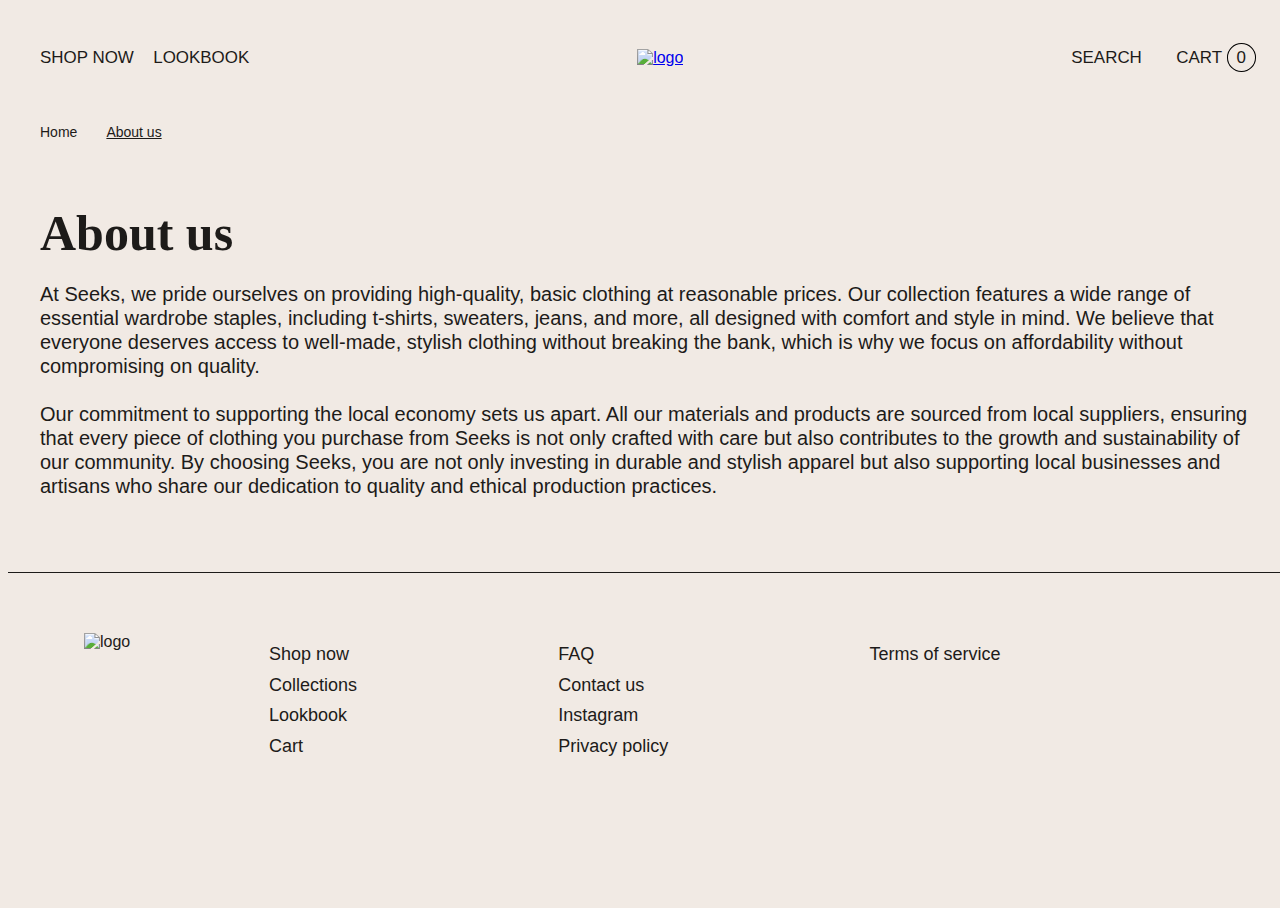
==== about.html @ e0f6a9d8 "Add files via upload" ====
<!DOCTYPE html>
<html lang="en">

<head>
    <meta charset="UTF-8">
    <meta http-equiv="X-UA-Compatible" content="IE=edge">
    <meta name="viewport" content="width=device-width, initial-scale=1">
    <title>Seeks – About</title>
    <link href='https://unpkg.com/boxicons@2.1.2/css/boxicons.min.css' rel='stylesheet'>
	
 <script>
          export function getProducts() {
    return fetch('products.json').then(response => response.json())
};
    </script>
	
	<script src="js/index.js"></script>
	<script src="js/burger.js"></script>
<script src="js/cart.js"></script>
<script src="js/catalog.js"></script>
<script src="js/getProducts.js"></script>
<script src="js/goods.js"></script>
<script src="js/mainProducts.js"></script>
<script src="js/order.js"></script>
<script src="js/product.js"></script>
<script src="js/search.js"></script>
<script src="js/subscribe.js"></script>
</head>
<style>
/* Breakpoints */
/* Colors */
/* Fonts */
@font-face {
  font-family: "Selna";
  src: url("../fonts/Selna/Selna Regular.ttf") format("truetype");
}

@font-face {
  font-family: "Helvetica";
  src: url("../fonts/Helvetica/helvetica_regular.otf") format("truetype");
}

/* Breakpoints */
/* Colors */
/* Fonts */
.header__inner {
  height: 100px;
  display: -webkit-box;
  display: -ms-flexbox;
  display: flex;
  -webkit-box-orient: horizontal;
  -webkit-box-direction: normal;
  -ms-flex-direction: row;
  flex-direction: row;
  -webkit-box-pack: justify;
  -ms-flex-pack: justify;
  justify-content: space-between;
  -webkit-box-align: center;
  -ms-flex-align: center;
  align-items: center;
}

.header__links_style {
  font-family: "Helvetica";
  text-decoration: none;
  font-weight: 400;
  font-size: 16.96px;
  line-height: 19.51px;
  color: black;
}

.header__links_style:hover {
  cursor: pointer;
}

.header__links .header__links_style:first-child {
  padding-right: 15px;
}

.header__opportunities .header__links_style:first-child {
  padding-right: 30px;
}

.header__opportunities .header__links_style:nth-child(2) {
  padding-right: 5px;
}

.header__links_circle {
  padding: 4px 9px;
  border: 1px solid red;
  border-radius: 50%;
}

.link {
  font-size: 20px;
  color: #1D1B19;
  text-decoration: none;
  padding: 3px;
  border-bottom: 1px solid #1D1B19;
}

.link:hover {
  cursor: pointer;
  border-bottom: none;
}

body {
  width: 100%;
  height: 100%;
  font-family: "Helvetica";
  color: #1D1B19;
  background-color: #F1EAE4;
}

html {
  height: 100%;
}

main {
  -webkit-box-flex: 1;
  -ms-flex: 1 0 auto;
  flex: 1 0 auto;
}

.container {
  width: 100%;
}

.container__row {
  width: 95%;
  margin: auto;
  min-height: 80px;
}

h1,
h2,
h3 {
  font-family: "Selna";
}

h1,
h2,
h3,
p {
  margin: 0;
}

img {
  max-width: 100%;
  height: auto;
}

h1 {
  font-size: 62px;
}

h2 {
  font-size: 50px;
}
.container__row_centered {
    margin: 0 auto;
    text-align: center;
}

.image {
    max-width: 100%;
}

.subscribe {
    margin-top: 203px;
    text-align: center;
}

.star {
    width: 48px;
    height: 48px;

    &_single {
        display: block;
        margin: 0 auto 39px auto;
    }

    &_double {
        margin: auto;
    }
}

// @media screen and (max-width:1400px) {
//     .star {
//         width: 38px;
//         height: 38px
//     }
// }

.sectionSubtitle {
    font-style: normal;
    font-weight: 400;
    line-height: 85px;
    text-transform: uppercase;
}

.subscribe__form {
    border-bottom: 1px solid $textColor;
    width: 55%;
    margin: 149px auto 0 auto;
    display: flex;
    justify-content: space-between;


    @media screen and (max-width: 1035px) {
        width: 70%;
    }

    @media screen and (max-width: 800px) {
        width: 85%;
    }
}

@mixin formTextStyle {
    font-family: $generalFont;
    font-style: normal;
    font-weight: 400;
    font-size: 22px;
    line-height: 25px;
    padding-bottom: 8px;
    text-transform: uppercase;
    background-color: transparent;
    border: none;
}

.subscribe__formField {
    @include formTextStyle;
    width: 70%;

    &:focus {
        outline: none;

        &::placeholder {
            color: rgba(0, 0, 0, 0.1);
        }
    }

    @media screen and (max-width: 1255px) {
        width: 60%;
    }

    @media screen and (max-width: 500px) {
        font-size: smaller;
    }

    @media screen and (max-width: 300px) {
        font-size: 12px;
    }
}

.subscribe__button {
    @include formTextStyle;

    &:hover {
        cursor: pointer;
        transform: scale(1.1);
    }

    @media screen and (max-width: 500px) {
        font-size: small;
    }

    @media screen and (max-width: 300px) {
        font-size: 12px;
    }
}

.arrow {
    width: 27px;
}

.subscribe__message {
    text-align: center;
    margin-top: 20px;
    margin-bottom: 149px;
    font-size: large;
}
.header__search {
  display: none;
  position: absolute;
  top: 13%;
  right: 22%;
}

.header__searchInput {
  width: 60px;
  height: 30px;
  padding: 0 35px 0 20px;
  border-radius: 20px;
  border: 1px solid rgb(204, 198, 198);
  background-color: #f1eae4;
  color: #1d1b19;
}

.header__searchInput:focus {
  border-color: rgb(204, 198, 198);
  outline: 0;
  width: 200px;
  transition: width 0.2s ease-in 0.2s;
}

.header__searchBtnWrap {
  position: absolute;
  right: 0;
}

.header__searchBtn {
  cursor: pointer;
  margin-top: 4px;
  margin-right: 2px;
  z-index: 3;
  height: 26px;
  width: 30px;
  border: 0;
  margin-bottom: 0;
  color: #ccc;
  background: transparent;
}

.header__searchBtn .bx {
  font-size: 16px;
}

.show {
  display: block;
}

.pageContent__search {
  width: 100%;
  margin-top: 48px;
  margin-bottom: 0px;
}

#searchContainer {
  width: 100%;
  display: flex;
  flex-direction: row;
  flex-wrap: wrap;
}

#searchContainer .catalog__item {
  width: 45%;
  padding: 20px;
}

#SearchOnRequest {
  margin-left: 10px;
}

.catalog__hide {
  display: none;
}

@media screen and (min-width: 960px) and (max-width: 1026px) {
  .header__search {
    display: none;
    position: absolute;
    top: 15.5%;
    right: 22%;
  }

  .show {
    display: block;
  }
}

@media screen and (max-width: $tablet) {
  .header__search {
    display: none;
    position: absolute;
    top: 10%;
    right: 8.5%;
  }

  .show {
    display: block;
  }
}

@media screen and (max-width: 564px) {
  .header__searchInput {
    width: 42px;
  }
  .header__searchInput:focus {
    width: 70px;
  }
}
.product {
    margin-bottom: 100px;
}

.product__inner {
    display: grid;
    grid-template-columns: 1fr 1fr;
    row-gap: 20px;
    column-gap: 20px;
}

.product__img {
    width: 100%;
}

.product__nameWrapper {
    font-size: 30px;
}

.product__priceWrapper {
    margin-top: 15px;
    font-size: 22px;
    font-weight: bold;
}

.product__span {
    margin-right: 10px;
    font-size: 18px;
    font-weight: 600;
}

.product__size {
    display: flex;
    align-items: center;
    margin-top: 40px;
    font-size: 18px;
}

.product__oneSize {
    font-size: 16px;
}

.product__buttons {
    display: flex;
    gap: 15px;
    margin-top: 20px;
}

.product__button {
    display: inline-block;
    box-sizing: border-box;
    font-size: 1.1rem;
    line-height: 1.55;
    letter-spacing: 0.5px;
    text-decoration: none;
    text-align: center;
    padding: 1.1rem 3.4rem 1.1rem 3.4rem;
    border: none;
    background-color: $mainBgColor;

    &:hover {
        cursor: pointer;
        color: $bgColor;
        background-color: $textColor;
        transition: background-color 0.4s ease;
    }
}

.product__descriptionWrapper {
    margin-top: 50px;
}

.product__description {
    margin-top: 10px;
    font-weight: lighter;
    line-height: 1.5;
    font-size: 16px;
}

.product__select {
    font-size: 15px;
    outline: none;

    &:hover {
        cursor: pointer;
    }
}

.product__selectWrapper {
    display: flex;
    align-items: center;
    justify-content: space-between;
    position: relative;
    width: 65px;
    border: 1px solid #050502;

    &:hover {
        cursor: pointer;
    }
}

.product__selectWrapper_hidden {
    display: none;
}

.product__selectWrapper select {
    width: 60px;
    height: 28px;
    padding: 0 15px 0 7px;
    background: transparent;
    border: 0;
    appearance: none;
}

.product__selectArrow {
    width: 12px;
    position: absolute;
    right: 9px;
    pointer-events: none;
}

@media screen and (max-width: 1100px) {
    .product__buttons {
        flex-direction: column;
        align-self: flex-start;
    }
}

@media screen and (max-width: $tablet) {
    .product__nameWrapper {
        font-size: 25px;
    }

    .product__priceWrapper {
        font-size: 20px;
    }

    .product__span {
        font-size: 16px;
    }

    .product__description {
        font-size: 15px;
    }
}

@media screen and (max-width: $mobile) {
    .product__inner {
        grid-template-columns: 1fr;
    }

    .product__buttons {
        margin-top: 35px;
    }
}
.ourFavorites__header {
    display: flex;
    justify-content: space-between;
    align-items: center;
    margin-top: 140px;
    margin-bottom: 50px;
}

.ourFavorites__title {
    font-weight: 400;
}

.ourFavorites__line1 {
    display: flex;
    justify-content: space-between;
    margin-bottom: 20px;
}

.ourFavorites__line2 {
    display: flex;
    justify-content: center;
}

.ourFavorites__item {
    width: 32%;
}

.ourFavorites__productLink {
    color: $textColor;
    text-decoration: none;

    :hover .ourFavorites__name {
        text-decoration: underline;
    }
}

a .ourFavorites__imgWrapper {
    background: #000;
    overflow: hidden;
}

a .ourFavorites__imgWrapper img {
    opacity: 1;
    transition: opacity 124ms linear, transform 124ms linear;
    width: 100%;
    height: auto;
    display: block;
}

a:hover .ourFavorites__imgWrapper img {
    opacity: 0.90;
    transform: scale(1.05);
}

.ourFavorites__name {
    font-size: 22px;
}

.ourFavorites__price {
    font-size: 20px;
    color: #555555;
}

@media screen and (max-width:1400px) {
    .ourFavorites__title {
        font-size: 33px;
    }
}


@media screen and (max-width:1200px) {

    .ourFavorites__header {
        margin-top: 80px;
        margin-bottom: 40px;
    }

    .ourFavorites__link {
        font-size: 15px;
    }

    .ourFavorites__name {
        font-size: 17px;
    }

    .ourFavorites__price {
        font-size: 15px;
    }
}

@media screen and (max-width: $tablet) {
    .ourFavorites__title {
        font-size: 30px;
    }
}

@media screen and (max-width:$mobile) {

    .ourFavorites__header {
        margin-top: 100px;
        margin-bottom: 30px;
    }

    .ourFavorites__line1 {
        display: flex;
        flex-direction: column;
        align-items: center;
        gap: 35px;
        margin-bottom: 35px;
    }

    .ourFavorites__item {
        width: 85%;
    }

    .ourFavorites__title {
        font-size: 25px;
    }

    .ourFavorites__link {
        font-size: 12px;
    }
}

@media screen and (max-width: 320px) {
    .ourFavorites__title {
        font-size: 20px;
    }
}

body,
html {
    height: 100%;
}

.container {
    min-height: 100%;
    display: flex;
    flex-direction: column;
}

.main {
    flex: 1 1 auto;
}

.orderNav {
    width: 20%;
    display: flex;
    justify-content: space-between;

    a {
        text-decoration: none;
        color: $textColor;

        &:hover {
            text-decoration: underline;
        }
    }

    p {
        text-decoration: underline;
    }
}

@media (min-width: $tablet) and (max-width: $desktop) {
    .orderNav {
        width: 25%;
    }
}

@media screen and (max-width:$tablet) {
    .orderNav {
        width: 30%;
    }
}

@media screen and (max-width:$mobile) {
    .orderNav {
        width: 40%;
    }
}

@media screen and (max-width:$smallMobile) {
    .orderNav {
        width: 50%;
    }
}

@media screen and (max-width:350px) {
    .orderNav {
        width: 70%;
    }
}

.arrowImg {
    width: 12px;
    height: 12px;
}

.checkout__form {
    margin: 60px 0;
    display: flex;
    justify-content: space-between;

    h3 {
        margin: 30px 0;
        font-family: $headerFont;
        font-size: 25px;

        &:first-child {
            margin-top: 0;
        }
    }
}

.checkout__formItem {
    width: 47%;
    text-align: left;
    display: flex;
    flex-direction: column;
}

@media screen and (max-width:$tablet) {
    .checkout__form {
        flex-direction: column;
    }

    .checkout__formItem {
        width: 95%;
        margin: 0 auto;
    }
}

@mixin fieldStyle {
    background-color: transparent;
    border: none;
    border-bottom: 1px solid rgba(0, 0, 0, 0.1);
    margin-top: 10px;

    &:focus {
        outline: none;
        border-bottom: 1px solid $textColor;
    }
}

.checkout__formField {
    @include fieldStyle;
}

.checkout__formField_invalid {
    border-bottom: 1px solid red;
}

.errorSign {
    width: 1em;
    height: 1em;
    text-align: center;
    padding-bottom: 1px;
    color: red;
    border: 1px solid red;
    border-radius: 50%;
    align-self: flex-end;
    margin-top: -1.8em;
    visibility: hidden;
}

#userEmailError, 
#userPhoneError,
#userCountryError,
#userCityError,
#userAddressError {
    margin-top: -1.4em;
}

.errorMessageEmail,
.errorMessagePhone {
    margin-top: 1em;
    margin-bottom: 2em;
    font-size: small;
}

.formField__wrapper {
    height: 3em;
    display: flex;
    flex-direction: column;
    justify-content: space-between;
}

.formField__wrapper_hidden {
    display: none;
}

.checkbox__wrapper {
    margin: 2em 0;
}

.errorMessageEmail,
.errorMessagePhone {
    color: red;
}

.checkout__checkbox {
    position: absolute;
    z-index: -1;
    opacity: 0;
}

.checkout__checkbox+label {
    display: inline-flex;
    align-items: center;
    user-select: none;
    position: relative;
}

.checkout__checkbox+label::before {
    content: '';
    display: inline-block;
    width: 25px;
    height: 25px;
    border: 1px solid $textColor;
    flex-shrink: 0;
    flex-grow: 0;
    margin-right: 0.5em;
    background-repeat: no-repeat;
    background-position: center center;
    background-size: 50% 50%;
}

.checkout__checkbox:checked+label::after {
    content: '';
    background: $textColor;
    width: 15px;
    height: 15px;
    position: absolute;
    left: 6px;
}

.userInfo {
    border: none;
    padding: 0;
    display: grid;
    grid-template-areas: 'name surname'
        'tel .';
    gap: 20px;
}

@media screen and (max-width:$mobile) {
    .userInfo {
        display: flex;
        flex-direction: column;
    }
}

.address {
    div {
        margin-top: 1em;
    }
}

.radio__wrapper {
    display: inline-block;
    margin-bottom: 1em;
}

.customRadio {
    position: absolute;
    z-index: -1;
    opacity: 0;
}

.customRadio+label {
    display: inline-flex;
    align-items: center;
    user-select: none;
}

.customRadio+label::before {
    content: '';
    display: inline-block;
    width: 1em;
    height: 1em;
    flex-shrink: 0;
    flex-grow: 0;
    border: 1px solid $textColor;
    border-radius: 50%;
    margin-right: 0.5em;
    background-repeat: no-repeat;
    background-position: center center;
    background-size: 50% 50%;
}

// .customRadio_invalid+label::before {
//     content: '!';
//     color: red;
//     text-align: center;
//     padding-bottom: 2px;
//     border: 1px solid red;
// }

.customRadio:checked+label::before {
    border-color: $textColor;
    background-color: $textColor;
    background-image: url("data:image/svg+xml,%3csvg xmlns='http://www.w3.org/2000/svg' viewBox='-4 -4 8 8'%3e%3ccircle r='3' fill='%23fff'/%3e%3c/svg%3e");
}

.orderSummary {
    display: flex;
    flex-direction: column;
}

.orderEdit {
    width: fit-content;
    align-self: end;
    margin-bottom: 20px;
    text-decoration: none;
    color: $textColor;

    &:hover {
        text-decoration: underline;
    }
}

.purchase {
    width: 95%;
    margin: auto;
    padding: 1.5em 5px;
    border-bottom: 1px solid rgba(0, 0, 0, 0.1);
    display: flex;
    justify-content: space-between;
    align-items: center;

    &:first-child {
        border-top: 1px solid rgba(0, 0, 0, 0.1);
    }
}

.purchase__preview {
    width: 25%;
}

.discount {
    display: flex;
    justify-content: space-between;
    margin: 4em 0;
}

.discount__code {
    @include fieldStyle;
    width: 85%;
    padding: 8px 0;
    font-size: 16px;
}

.discount__button {
    font-size: 16px;
    width: fit-content;
    background-color: transparent;
    border: none;

    &:hover {
        border-bottom: 1px solid $textColor;
        cursor: pointer;
    }
}

.costs {
    display: flex;
    flex-direction: column;
    align-items: flex-end;

    div {
        margin: 5px 0;
        display: flex;

        p {
            padding-left: 10px;
        }
    }
}

.totalCost {
    font-family: $generalFont;
    font-size: 2em;
    font-weight: 700;
    padding: 8px 0;
}

.errorMessage {
    color: red;
    font-size: 1.5em;
    text-align: right;
}

.submitButton {
    font-size: 16px;
    text-decoration: none;
    text-align: center;
    font-family: $generalFont;
    width: 60%;
    height: 50px;
    padding: 16px;
    margin-top: 30px;
    margin-left: 40%;
    background-color: $textColor;
    color: white;
    border: none;

    &:hover {
        cursor: pointer;
        opacity: 0.7;
    }
}

.container__modal {
    background-color: rgba(0, 0, 0, 0.3);
    display: flex;
    justify-content: center;
    align-items: center;
    position: fixed;
    opacity: 0;
    pointer-events: none;
    top: 0;
    left: 0;
    height: 100vh;
    width: 100vw;
    transition: opacity 0.3s ease;
}

.container__modal_visible {
    opacity: 1;
    pointer-events: auto;
}

.modal {
    box-sizing: border-box;
    background-color: whitesmoke;
    box-shadow: 0 2px 4px rgba(0, 0, 0, 0.3);
    padding: 30px 50px;
    width: 85%;
    height: 60%;
    display: flex;
    justify-content: center;
    align-items: center;
}

.orderSuccess {
    display: flex;
    flex-direction: column;
    justify-content: center;
    align-items: center;
}

#successButton {
    height: auto;
    padding: 16px;
    margin-top: 30px;
    margin-left: 0;
}
.mainBanner {
  width: 100%;
  display: flex;
  flex-direction: row;
}

.mainBanner__innerText {
  width: 50%;
  display: flex;
  flex-direction: column;
  justify-content: center;
  align-items: center;
}

.mainBanner__innerText img {
  width: 48px;
  height: 48px;
  margin-bottom: 26px;
}

.mainBanner__text {
  font-family: $headerFont;
  font-size: 62.84px;
  line-height: 79.81px;
}

.mainBanner__link {
  font-size: 18px;
  margin-top: 38px;
}

.mainBanner__photo {
  width: 50%;
}

.mainBanner__photo img {
  display: block;
  width: 100%;
  height: 100%;
  object-fit: cover;
}

@media screen and (min-width: 640px) and (max-width: 1400px) {
  .mainBanner__innerText img {
    width: 40px;
    height: 40px;
  }

  .mainBanner__text {
    font-size: 35px;
    line-height: 55px;
  }

  .mainBanner__link {
    font-size: 16px;
  }
}

@media screen and (max-width: $mobile) {
  .mainBanner {
    flex-wrap: wrap;
  }

  .mainBanner__innerText {
    width: 100%;
    margin-top: 20px;
  }

  .mainBanner__photo {
    width: 100%;
  }

  .mainBanner__text {
    font-size: 40px;
    line-height: 60px;
  }

  .mainBanner__link {
    margin-bottom: 20px;
  }
}

@media screen and (max-width: $smallMobile) {
  .mainBanner__innerText img {
    width: 40px;
    height: 40px;
  }

  .mainBanner__text {
    font-size: 30px;
    line-height: 50px;
  }

  .mainBanner__link {
    font-size: 14px;
  }
}
.link {
    font-size: 20px;
    color: $textColor;
    text-decoration: none;
    padding: 3px;
    border-bottom: 1px solid $textColor;

    &:hover {
        cursor: pointer;
        border-bottom: none;
    }
}
.header__inner {
    height: 100px;
    display: flex;
    flex-direction: row;
    justify-content: space-between;
    align-items: center;
}

.header__links_style {
    font-family: $generalFont;
    text-decoration: none;
    font-size: 16.96px;
    line-height: 19.51px;
    color: #1D1B19;

    &:hover {
        cursor: pointer;
        text-decoration: underline;
    }
}

.header__links .header__links_style:first-child {
    padding-right: 15px;
}

.header__opportunities .header__links_style:first-child {
    padding-right: 30px;
}

.header__opportunities .header__links_style:nth-child(2) {
    padding-right: 5px;
}

.header__links_circle {
    padding: 4px 9px;
    border: 1px solid black;
    border-radius: 50%;
}

.header__burgerMenu {
    display: none;
}

@media screen and (max-width:$tablet) {
    .header__links {
        display: none;
    }

    .header__opportunities_cart {
        display: none;
    }

    .header__links_circle {
        display: none;
    }

    .header__inner {
        justify-content: flex-start;
    }

    .header__opportunities {
        order: 2;
    }

    .header__opportunities .header__links_style:first-child {
        padding-right: 0;
    }

    .header__logo {
        order: 1;
        width: 100%;
        display: flex;
        justify-content: center;
    }

    .header__burgerMenu {
        display: block;
        order: 0;
    }

    .header__sidenav {
        height: 100%;
        width: 0;
        position: fixed;
        z-index: 1;
        top: 0;
        left: 0;
        background-color: #9DB7CF;
        overflow-x: hidden;
        padding-top: 60px;
        transition: 0.5s;
    }

    .header__link {
        padding: 20px 20px 40px 20px;
        margin-top: 20px;
        font-size: 24px;
        text-decoration: none;
        color: white;
        display: block;
        transition: 0.3s;

        &:hover {
            cursor: pointer;
            text-decoration: underline;
        }
    }

    .header__closeBtn {
        text-decoration: none;
        color: white;
        position: absolute;
        top: 0;
        right: 25px;
        font-size: 40px;
        margin-left: 50px;
    }

    #header__openBtn {
        font-size: 30px;
    }

    .open {
        width: 250px;
    }
}

@media screen and (max-width:$mobile) {
    .header__logo img {
        width: 100px;
    }

    .header__link {
        font-size: 20px;
        margin-top: 0;
    }

@media screen and (max-width:400px) {
    .open {
        width: 50%;
    }
}

    .header__link {
        display: flex;
        justify-content: center;
    }

    .header__sidenav .header__link:nth-child(2) {
        margin-top: 40px;
    }

    .header__opportunities_search {
        font-size: 14px;
    }
}
.footer {
    flex: 0 0 auto;
    height: 100%;
    border-top: 1px solid #1D1B19;
}

.footer__inner {
    display: flex;
    flex-direction: row;
    padding-top: 77px;
}

.footer__inner img {
    width: 167px;
    height: 58px;
    margin-left: 44px;
}

.footer__links a {
    text-decoration: none;
    font-family: $generalFont;
    font-size: 18px;
    line-height: 20.7px;
    color: #1D1B19;

    &:hover {
        cursor: pointer;
        text-decoration: underline;
    }
}

.footer__list {
    width: 80%;
    margin-left: 286px;
}

.footer__list ul {
    list-style-type: none;
    height: 150px;
    display: flex;
    flex-direction: column;
    flex-wrap: wrap;
}

.footer__list ul li {
    padding-bottom: 14px;
}

.footer__text {
    font-family: $headerFont;
    margin-left: 70px;
    font-size: 16.58px;
    line-height: 28.19px;
}

@media screen and (min-width:960px) and (max-width:1400px) {
    .footer__inner img {
        width: 120px;
        padding-top: 10px;
    }

    .footer__list {
        margin-left: 20px;
    }

    .footer__list ul li {
        padding: 5px;
    }

    .footer__inner {
        padding-top: 50px;
    }

    .footer__text {
        margin-top: 20px;
        margin-left: 50px;
    }
}

@media screen and (min-width:640px) and (max-width:$tablet) {
    .footer__inner img {
        width: 120px;
        padding-top: 10px;
    }

    .footer__list {
        margin-left: 30px;
    }

    .footer__links a {
        font-size: 16px;
        line-height: 20px;
    }

    .footer__list ul li {
        padding: 6px;
    }

    .footer__inner {
        padding-top: 50px;
    }

    .footer__text {
        margin-top: 20px;
        margin-left: 50px;
    }
}


@media screen and (min-width:401px) and (max-width:$mobile) {
    .footer__inner {
        padding-top: 20px;
        flex-wrap: wrap;
    }

    .footer__inner img {
        width: 100px;
        margin-left: 20px;
    }

    .footer__list ul {
        flex-wrap: wrap;
        padding: 0px;
    }

    .footer__list {
        width: 100%;
        margin-left: 20px;
    }

    .footer__text {
        margin-left: 20px;
    }
}

@media screen and (max-width:400px) {
    .footer__inner {
        padding-top: 20px;
        flex-wrap: wrap;
    }

    .footer__inner img {
        width: 100px;
        margin-left: 20px;
    }

    .footer__list ul {
        flex-wrap: nowrap;
        padding: 0px;
        height: 100%;
    }

    .footer__list {
        width: 100%;
        margin-left: 20px;
    }

    .footer__text {
        margin-left: 20px;
    }

    .footer__links a {
        font-size: 15px;
        line-height: 16px;
    }

    .footer__text {
        font-size: 12px;
        line-height: 14px;
    }
}
@import 'vars';

@font-face {
    font-family: $headerFont;
    src: url("../fonts/Selna/Selna\ Regular.ttf") format("truetype");
}

@font-face {
    font-family: $generalFont;
    src: url("../fonts/Helvetica/helvetica_regular.otf") format("truetype");
}
.categories__inner {
    display: flex;
    justify-content: space-between;
    gap: 5em;
    margin-top: 140px;
}

.categories__nav {
    display: flex;
    flex-direction: column;
    justify-content: center;
    margin: 150px 0 150px 0;
}

.categories__link {
    text-align: center;
    font-family: $headerFont;
    font-size: 3.5vw;
    color: $textColor;
    text-decoration: none;


    :hover {
        cursor: pointer;
    }
}

.categories__text {
    position: relative;
}

.categories__text:hover::after {
    content: "";
    height: 2px;
    width: 100%;
    background: $textColor;
    position: absolute;
    left: 0;
    bottom: 0;
}

.categories__photo {
    width: 30vw;
}

.categories__photo_bootom {
    display: flex;
    align-items: flex-end;
}

@media screen and (max-width:$tablet) {
    .categories__link {
        font-size: 4vw;
    }

}

@media screen and (max-width:$mobile) {

    .categories__inner {
        flex-direction: column;
        justify-content: center;
        align-items: center;
    }

    .categories__nav {
        margin: 0;
    }

    .categories__imgWrapper {
        display: flex;
        justify-content: center;
    }

    .categories__photo_bootom {
        display: flex;
        justify-content: center;
    }

    .categories__photo {
        width: 85vw;
    }

    .categories__link {
        font-size: 9vw;
    }
}
.categories__inner {
    display: flex;
    justify-content: space-between;
    gap: 5em;
    margin-top: 140px;
}

.categories__nav {
    display: flex;
    flex-direction: column;
    justify-content: center;
    margin: 150px 0 150px 0;
}

.categories__link {
    text-align: center;
    font-family: $headerFont;
    font-size: 3.5vw;
    color: $textColor;
    text-decoration: none;


    :hover {
        cursor: pointer;
    }
}

.categories__text {
    position: relative;
}

.categories__text:hover::after {
    content: "";
    height: 2px;
    width: 100%;
    background: $textColor;
    position: absolute;
    left: 0;
    bottom: 0;
}

.categories__photo {
    width: 30vw;
}

.categories__photo_bootom {
    display: flex;
    align-items: flex-end;
}

@media screen and (max-width:$tablet) {
    .categories__link {
        font-size: 4vw;
    }

}

@media screen and (max-width:$mobile) {

    .categories__inner {
        flex-direction: column;
        justify-content: center;
        align-items: center;
    }

    .categories__nav {
        margin: 0;
    }

    .categories__imgWrapper {
        display: flex;
        justify-content: center;
    }

    .categories__photo_bootom {
        display: flex;
        justify-content: center;
    }

    .categories__photo {
        width: 85vw;
    }

    .categories__link {
        font-size: 9vw;
    }
}
.hidden {
    display: none;
}

.catalog {
    margin-bottom: 70px;
}

.catalog__inner {
    padding: 15px;
}

.catalogHeader {
    margin-bottom: 40px;
}

.catalogHeader__title {
    margin-bottom: 30px;
}

.catalogHeader__nav {
    padding-bottom: 40px;
    border-bottom: 1px solid grey;
}

.catalogHeader__link {
    padding: 3px;
    margin-right: 15px;
    font-size: 20px;
    color: grey;
    text-decoration: none;

    &:hover {
        cursor: pointer;
        transition: color 0.4s ease;
        color: $textColor;
    }
}

.catalogHeader__link_active {
    color: $textColor;
}

.catalog__item:hover .catalog__basketWrapper {
    display: block;
}

.catalog__item:hover .catalog__description {
    margin-bottom: 0;
}

.catalog__items {
    display: grid;
    grid-template-columns: repeat(3, minmax(0, 1fr));
    grid-row-gap: 2.5rem;
    column-gap: 1rem;
}

.catalog__imgLink .catalog__imgWrapper {
    background: $textColor;
    overflow: hidden;
}

.catalog__imgLink .catalog__imgWrapper img {
    opacity: 1;
    transition: opacity 124ms linear, transform 124ms linear;
    width: 100%;
    display: block;
}

.catalog__imgLink:hover .catalog__imgWrapper img {
    opacity: 0.5;
    transform: scale(1.05);
}

.catalog__imgWrapper:hover::after {
    position: absolute;
    content: 'See more';
    color: $bgColor;
    top: 50%;
    left: 50%;
    border: 1px solid $bgColor;
    transform: translate(-50%, -50%);
    padding: 20px 30px 20px 30px;
    font-size: 1.5rem;
    text-align: center;
    transition: background-color 0.4s ease;
}

.catalog__imgWrapper {
    position: relative;
    height: 0;
    padding-bottom: 100%;
}

.catalog__img {
    position: absolute;
    height: 100%;
    object-fit: cover;
    object-position: center center;
}

.catalog__footer {
    display: flex;
    flex-direction: column;
    margin: 10px 10px 0 10px;
    gap: 14px;
}

.catalog__link {
    color: $textColor;
    text-decoration: none;

    :hover {
        text-decoration: underline;
    }
}

.catalog__description {
    margin-bottom: 35px;
}

.catalog__name {
    font-size: 20px;
}

.catalog__price {
    font-size: 18px;
    color: #555555;
    margin-top: 5px;
}


.catalog__basket {
    display: flex;
    align-items: center;
    gap: 7px;
}

.catalog__icon {
    width: 19px;
}

.catalog__basket:hover {
    cursor: pointer;
}

.catalog__basketLink {
    font-size: 16px;
    color: $textColor;
    text-decoration: none;
}

.pagination__inner {
    display: flex;
    justify-content: center;
    align-items: center;
    margin-bottom: 90px;
    gap: 10px;
    list-style: none;
    margin-right: 40px;
}

.pagination__inner_hidden {
    display: none;
}

.pagination__link {
    display: flex;
    align-items: center;
    justify-content: center;
    width: 40px;
    height: 40px;
    border: 1px solid #cacaca;
    font-size: 20px;
    color: $textColor;

    &:hover {
        transition: background-color 0.3s ease;
        background-color: #e2e2e2;
        cursor: pointer;
    }
}

.pagination__link_active {
    border: 1px solid #969696;
}

.pagination__link__disabled {
    pointer-events: none;
}

.pagination__arrow {
    margin-top: 5px;
    width: 1rem;

    &:hover {
        text-decoration: underline;
        cursor: pointer;
    }

}

@media screen and (max-width:1200px) {

    .catalog__name {
        font-size: 16px;
    }

    .catalog__price {
        font-size: 14px;
        color: #555555;
        margin-top: 5px;
    }

    .catalog__basketLink {
        font-size: 12px;
    }

    .catalog__items {
        row-gap: 2rem;
    }

    .catalog__icon {
        width: 17px;
    }
}

@media screen and (max-width: $tablet) {

    .catalog__item:hover .catalog__basketWrapper {
        display: none;
    }
}

@media screen and (max-width: $mobile) {

    .mobile__hidden {
        display: none;
    }

    .catalog__items {
        grid-template-columns: repeat(2, minmax(0, 1fr));
    }

    .catalog__item:hover .catalog__basketWrapper {
        display: none;
    }

    .catalogHeader__nav {
        display: flex;
        flex-wrap: wrap;
        gap: 5px;
    }

    .catalogHeader__link {
        color: #5a5a5a;
        border: 1px solid #f0dcc7;
        border-width: 1px;
        padding-left: 1.25rem;
        padding-right: 1.25rem;
        padding-top: 0.75rem;
        padding-bottom: 0.75rem;
        font-size: 0.875rem;
        opacity: 1;
        margin-bottom: 8px;
        background-color: #b5c5d3;
    }

    .catalogHeader__link_active {
        background-color: #eedac7;
    }
}
.pageCaption {
    font-size: 14px;
    margin: 16px 0 56px;
}

.pageCaption a {
    text-decoration: none;
    color: #1D1B19;

    &:hover {
        cursor: pointer;
        text-decoration: underline;
    }
}

.pageCaption img {
    width: 12px;
    height: 12px;
    margin-left: 5px;
    margin-right: 5px;
}

.pageCaption span {
    text-decoration: underline;
}
.cartPageHeader {
  display: flex;
  flex-direction: column;
}

.cartPageHeader p {
  font-family: $headerFont;
  font-size: 50px;
  margin: 0 67px 0 0;
}

.cartPageHeader a {
  font-size: 16px;
  border-bottom: none;
  text-decoration: underline;
}

.pageContentCart {
  width: 100%;
  display: flex;
  align-items: center;
  justify-content: center;
  height: 250px;
  margin-top: 47px;
  margin-bottom: 48px;
}

.basketContentHide {
  display: none;
}

.cartSummary {
  width: 100%;
  display: flex;
  flex-direction: column;
}

.cartSummary__inner {
  width: 50%;
  align-self: flex-end;
  font-size: 16px;
  margin-top: 20px;
  margin-right: 50px;
}

.cartSummary__culc div {
  padding-top: 18px;
  padding-bottom: 18px;
}

.cartSummary__flex {
  display: flex;
  flex-direction: row;
  justify-content: space-between;
}

.cartSummary__delivery p {
  text-align: left;
  margin-left: 20px;
}

.cartSummary__total {
  display: flex;
  justify-content: flex-end;
  font-size: 20px;
  margin-top: 50px;
}

.cartSummary__total p {
  margin-left: 20px;
}

.cartSummary__btn {
  display: flex;
  justify-content: flex-end;
  margin-bottom: 30px;
  margin-top: 20px;
}

.cartSummary__btn button {
  font-size: 16px;
  font-family: $generalFont;
  width: 60%;
  height: 50px;
  padding: 16px;
  background-color: #1d1b19;
  color: white;
  border: none;

  &:hover {
    cursor: pointer;
    opacity: 0.4;
  }
}

.cartSummary__check > label > input {
  display: none;
}

.newCheckbox {
  display: table;
  position: relative;
  width: 25px;
  height: 25px;
  border: 1px solid #313131;
  margin-right: 36px;

  &:hover {
    cursor: pointer;
  }
}

.newCheckbox::before {
  content: "";
  position: absolute;
  top: 20%;
  left: 20%;
  width: 15px;
  height: 15px;
  background: #313131;
  -webkit-transition: 300ms;
  transition: 300ms;
  opacity: 0;
  visibility: hidden;
}

.newCheckboxBefore::before {
  background-color: #f1eae4;
}

.cartSummary__check > label > input:checked + .newCheckbox::before {
  opacity: 1;
  visibility: visible;
}

#basketContainer {
  display: flex;
  flex-direction: column;
  margin-top: 20px;
}

.productContainer {
  width: 100%;
  display: flex;
  flex-direction: row;
}

.productImg {
  width: 20%;
}

.productAbout {
  width: 80%;
  display: flex;
  flex-direction: column;
  justify-content: space-between;
  padding-left: 24px;
}

.productName {
  display: flex;
  flex-direction: row;
  align-items: center;
  justify-content: space-between;
}

.productName p {
  font-size: 20px;
}

.productDelete {
  font-size: 14px;

  &:hover {
    cursor: pointer;
  }
}

.productSize {
  font-size: 18px;
}

.productCount {
  display: flex;
  flex-direction: row;
  justify-content: space-between;
  align-items: center;
  margin-bottom: 10px;
}

.productCountBt {
  display: flex;
  flex-direction: row;
  align-items: center;
  font-size: 22px;
}

.countBt {
  font-size: 20px;
  border: none;
  padding: 10px;
}

.fontResultMul {
  font-size: 20px;
}

.hiddenContent {
  display: none;
}

@media screen and (max-width: 600px) {
  .cartSummary {
    width: 100%;
  }

  .cartSummary__inner {
    width: 100%;
    margin-right: 0;
  }
}

@media screen and (max-width: 350px) {
  .cartPageHeader p {
    margin: 0 20px 0 0;
  }

  .cartPageHeader a {
    border-bottom: none;
    text-decoration: underline;
  }
}

.aboutUs__inner {
    display: flex;
    justify-content: space-between;
    margin-top: 200px;
}

.aboutUs__text {
    margin-right: 60px;
}

.aboutUs__title {
    font-weight: 400;
}

.aboutUs__text {
    display: flex;
    flex-direction: column;
    justify-content: center;
    width: 65%;
    line-height: 1.5;
}

.aboutUs__description {
    margin-top: 60px;
    font-size: 27px;
    font-weight: lighter;
}

.aboutUs__link {
    display: flex;
    align-self: flex-start;
    margin-top: 45px;
}

@media screen and (max-width:1400px) {
    .aboutUs__title {
        font-size: 33px;
    }

    .aboutUs__description {
        margin-top: 22px;
        font-size: 24px;
    }
}

@media screen and (max-width:1200px) {

    .aboutUs__inner {
        margin-top: 120px;
    }

    .aboutUs__text {
        margin-right: 40px;
    }

    .aboutUs__description {
        margin-top: 30px;
        font-size: 17px;
    }

    .aboutUs__link {
        margin-top: 30px;
        font-size: 15px;
    }
}

@media screen and (max-width: $tablet) {
    .aboutUs__title {
        font-size: 30px;
    }
}


@media screen and (max-width:$mobile) {
    .aboutUs__inner {
        display: flex;
        flex-direction: column;
        align-items: center;
    }

    .aboutUs__title {
        font-size: 25px;
    }

    .aboutUs__text {
        width: 75%;
    }

    .aboutUs__link {
        margin-bottom: 40px;
        font-size: 12px;
    }

    .aboutUs__imgWrapper {
        width: 90%;
    }
}
.aboutPage__inner {
    margin-bottom: 50px;
}

.aboutPage__title {
    margin-bottom: 20px;
}

.aboutPage__content {
    font-size: 20px;
    font-weight: 300;
    line-height: 1.2;
}
</style>
<body>
    <div class="containerBg" id="catalog">
        <header class="header container">
            <nav class="header__inner container__row">
                <div class="header__links">
                    <a class="header__links_style" href="catalog.html">SHOP NOW</a>
                    <a class="header__links_style" href="">LOOKBOOK</a>
                </div>
                <div class="header__logo">
                    <a href="index.html"><img src="../img/logo.png" alt="logo"></a>
                </div>
                <div class="header__opportunities">
                    <a class="header__links_style header__opportunities_search" id="searchBtn">SEARCH</a>
                    <form method="get" action="search.html" class="header__search">
                        <input name="search" type="text" class="header__searchInput" id="searchInput"
                            placeholder="Search...">
                        <span class="header__searchBtnWrap">
                            <button class="header__searchBtn" type="submit">
                                <i class='bx bx-search'></i>
                            </button>
                        </span>
                    </form>
                    <a class="header__links_style header__opportunities_cart" href="basket.html">CART</a>
                    <a class="header__links_style header__links_circle" id="countCart" href="basket.html">0</a>
                </div>
                <div class="header__burgerMenu">
                    <div id="header__sidenavId" class="header__sidenav">
                        <a href="javascript:void(0)" class="header__closeBtn">&times;</a>
                        <a href="catalog.html" class="header__link">SHOP NOW</a>
                        <a href="#" class="header__link">LOOKBOOK</a>
                        <a href="basket.html" class="header__link">CART</a>
                    </div>
                    <span id="header__openBtn">&#9776;</span>
                </div>
            </nav>
        </header>
        <main>
            <div class="container__row">
                <section class="pageCaption">
                    <a href="index.html">Home</a>
                    <img src="../img/greater.png">
                    <span>About us</span>
                </section>
            </div>

            <section class="aboutPage">
                <div class="container__row">
                    <div class="aboutPage__inner">
                        <h2 class="aboutPage__title">About us</h2>
                        <p class="aboutPage__content">
                            At Seeks, we pride ourselves on providing high-quality, basic clothing at reasonable prices. Our collection features a wide range of essential wardrobe staples, 
							including t-shirts, sweaters, jeans, and more, all designed with comfort and style in mind. We believe that everyone deserves access to well-made, stylish clothing 
							without breaking the bank, which is why we focus on affordability without compromising on quality.<br><br>
							
							Our commitment to supporting the local economy sets us apart. All our materials and products are sourced from local suppliers, ensuring that every piece of clothing you 
							purchase from Seeks is not only crafted with care but also contributes to the growth and sustainability of our community. By choosing Seeks, you are not only investing in durable and 
							stylish apparel but also supporting local businesses and artisans who share our dedication to quality and ethical production practices.
                           <br><br>

                        </p>
                    </div>
                </div>
            </section>



            <footer class="footer container">
                <div class="footer__inner container__row">
                    <img src="../img/logo.png" alt="logo">
                    <div class="footer__list">
                        <ul>
                            <li class="footer__links"><a href="catalog.html">Shop now</a></li>
                            <li class="footer__links"><a href="catalog.html">Collections</a></li>
                            <li class="footer__links"><a href="">Lookbook</a></li>
                            <li class="footer__links"><a href="basket.html">Cart</a></li>
                            <li class="footer__links"><a href="">FAQ</a></li>
                            <li class="footer__links"><a href="">Contact us</a></li>
                            <li class="footer__links"><a href="">Instagram</a></li>
                            <li class="footer__links"><a href="">Privacy policy</a></li>
                            <li class="footer__links"><a href="">Terms of service</a></li>
                        </ul>
                    </div>
                </div>
                
            </footer>
    </div>
</body>

</html>
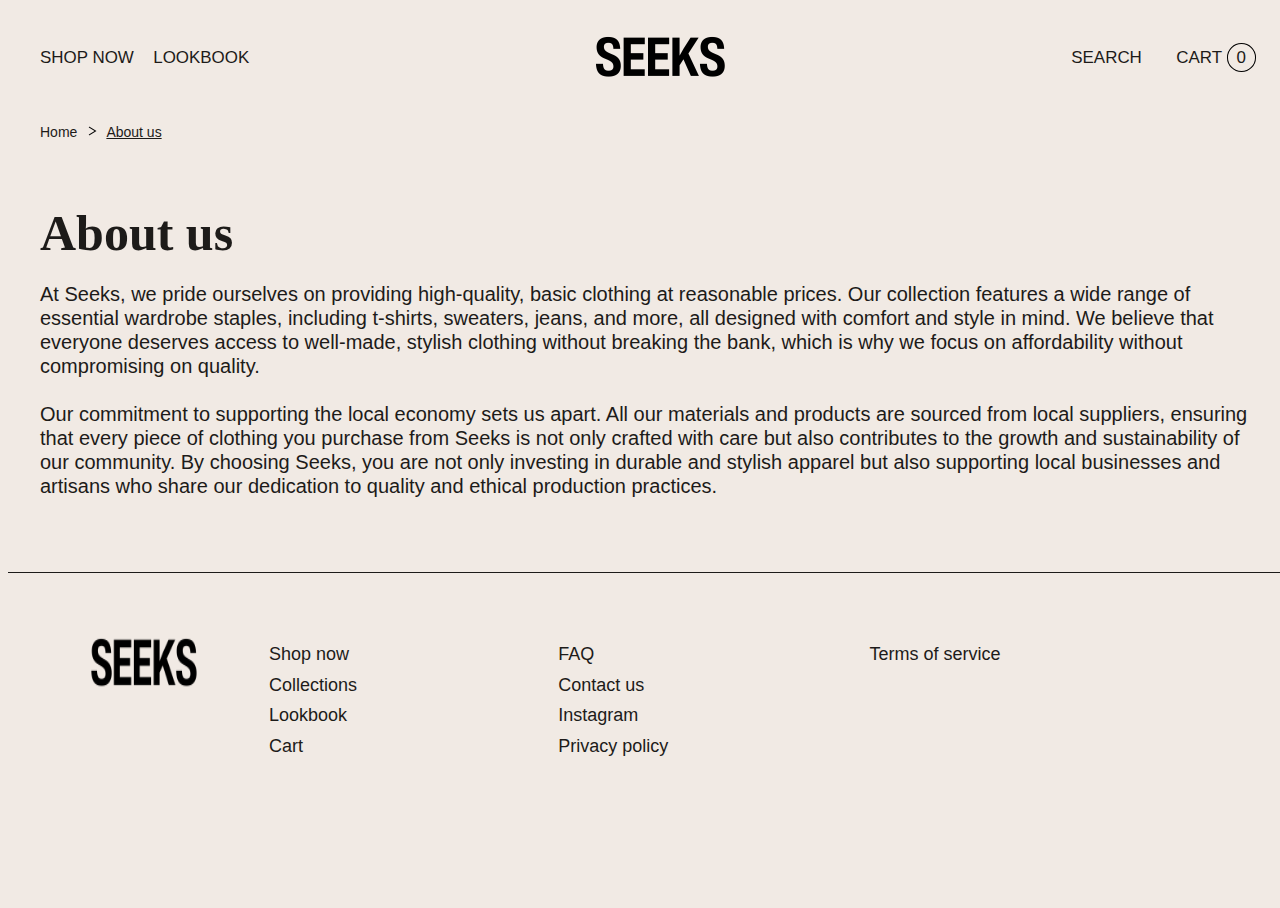
==== commit d9546362: "about.html" ====
--- a/about.html
+++ b/about.html
@@ -2375,7 +2375,7 @@
                     <a class="header__links_style" href="">LOOKBOOK</a>
                 </div>
                 <div class="header__logo">
-                    <a href="index.html"><img src="../img/logo.png" alt="logo"></a>
+                    <a href="index.html"><img src="./img/logo.png" alt="logo"></a>
                 </div>
                 <div class="header__opportunities">
                     <a class="header__links_style header__opportunities_search" id="searchBtn">SEARCH</a>
@@ -2406,7 +2406,7 @@
             <div class="container__row">
                 <section class="pageCaption">
                     <a href="index.html">Home</a>
-                    <img src="../img/greater.png">
+                    <img src="./img/greater.png">
                     <span>About us</span>
                 </section>
             </div>
@@ -2434,7 +2434,7 @@
 
             <footer class="footer container">
                 <div class="footer__inner container__row">
-                    <img src="../img/logo.png" alt="logo">
+                    <img src="./img/logo.png" alt="logo">
                     <div class="footer__list">
                         <ul>
                             <li class="footer__links"><a href="catalog.html">Shop now</a></li>
@@ -2454,4 +2454,4 @@
     </div>
 </body>
 
-</html>+</html>
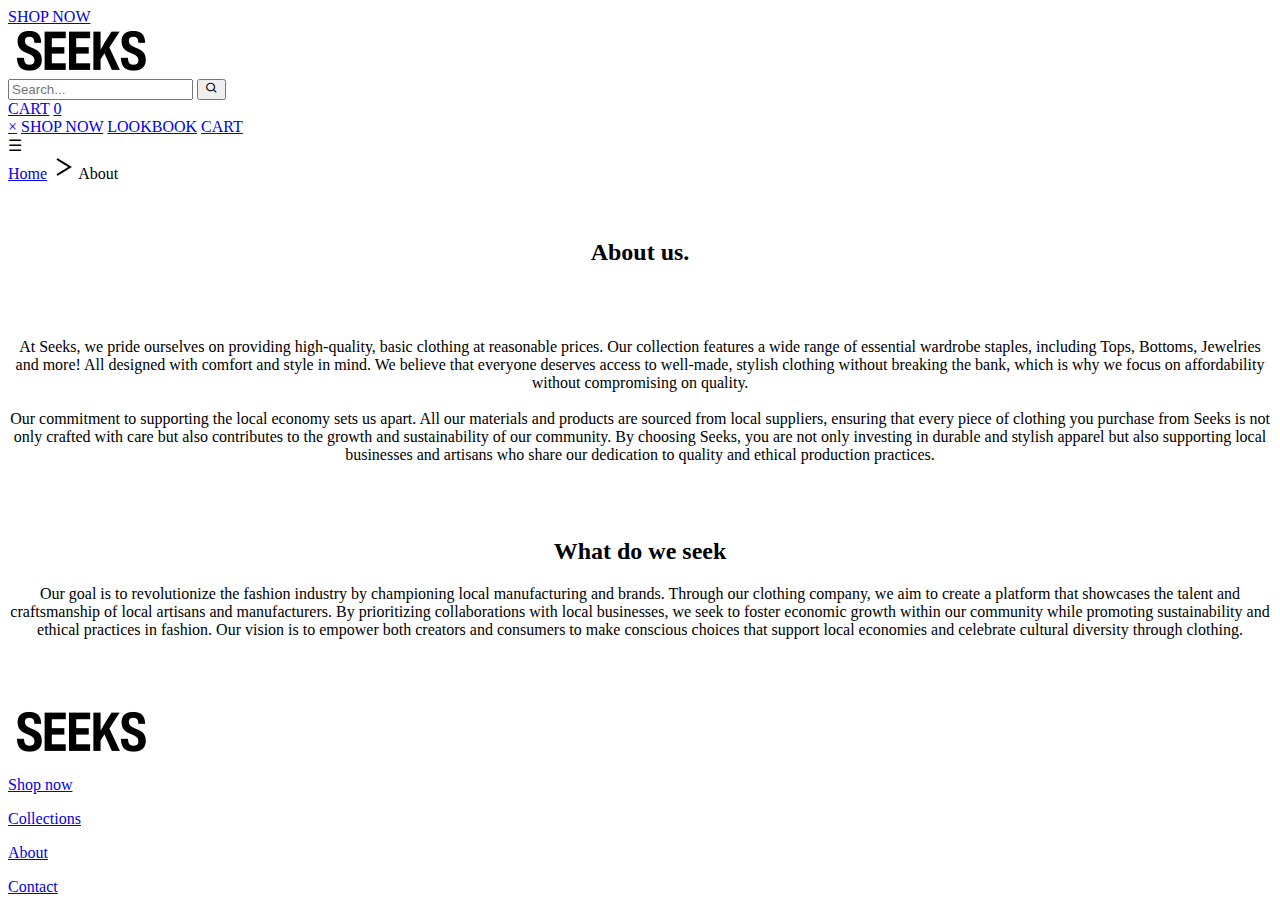
==== commit 69f73ab7: "about.html" ====
--- a/about.html
+++ b/about.html
@@ -5,18 +5,14 @@
     <meta charset="UTF-8">
     <meta http-equiv="X-UA-Compatible" content="IE=edge">
     <meta name="viewport" content="width=device-width, initial-scale=1">
-    <title>Seeks – About</title>
+    <title>About</title>
     <link href='https://unpkg.com/boxicons@2.1.2/css/boxicons.min.css' rel='stylesheet'>
-	
- <script>
-          export function getProducts() {
-    return fetch('products.json').then(response => response.json())
-};
-    </script>
-	
+	<link rel="stylesheet" href="index.css">
+    <link rel="stylesheet" href="about.css">
+
 	<script src="js/index.js"></script>
 	<script src="js/burger.js"></script>
-<script src="js/cart.js"></script>
+<script src="cart.js"></script>
 <script src="js/catalog.js"></script>
 <script src="js/getProducts.js"></script>
 <script src="js/goods.js"></script>
@@ -25,2360 +21,21 @@
 <script src="js/product.js"></script>
 <script src="js/search.js"></script>
 <script src="js/subscribe.js"></script>
+
+<link rel="icon" href= "../img/favi.png" type="icon"/>
 </head>
-<style>
-/* Breakpoints */
-/* Colors */
-/* Fonts */
-@font-face {
-  font-family: "Selna";
-  src: url("../fonts/Selna/Selna Regular.ttf") format("truetype");
-}
 
-@font-face {
-  font-family: "Helvetica";
-  src: url("../fonts/Helvetica/helvetica_regular.otf") format("truetype");
-}
-
-/* Breakpoints */
-/* Colors */
-/* Fonts */
-.header__inner {
-  height: 100px;
-  display: -webkit-box;
-  display: -ms-flexbox;
-  display: flex;
-  -webkit-box-orient: horizontal;
-  -webkit-box-direction: normal;
-  -ms-flex-direction: row;
-  flex-direction: row;
-  -webkit-box-pack: justify;
-  -ms-flex-pack: justify;
-  justify-content: space-between;
-  -webkit-box-align: center;
-  -ms-flex-align: center;
-  align-items: center;
-}
-
-.header__links_style {
-  font-family: "Helvetica";
-  text-decoration: none;
-  font-weight: 400;
-  font-size: 16.96px;
-  line-height: 19.51px;
-  color: black;
-}
-
-.header__links_style:hover {
-  cursor: pointer;
-}
-
-.header__links .header__links_style:first-child {
-  padding-right: 15px;
-}
-
-.header__opportunities .header__links_style:first-child {
-  padding-right: 30px;
-}
-
-.header__opportunities .header__links_style:nth-child(2) {
-  padding-right: 5px;
-}
-
-.header__links_circle {
-  padding: 4px 9px;
-  border: 1px solid red;
-  border-radius: 50%;
-}
-
-.link {
-  font-size: 20px;
-  color: #1D1B19;
-  text-decoration: none;
-  padding: 3px;
-  border-bottom: 1px solid #1D1B19;
-}
-
-.link:hover {
-  cursor: pointer;
-  border-bottom: none;
-}
-
-body {
-  width: 100%;
-  height: 100%;
-  font-family: "Helvetica";
-  color: #1D1B19;
-  background-color: #F1EAE4;
-}
-
-html {
-  height: 100%;
-}
-
-main {
-  -webkit-box-flex: 1;
-  -ms-flex: 1 0 auto;
-  flex: 1 0 auto;
-}
-
-.container {
-  width: 100%;
-}
-
-.container__row {
-  width: 95%;
-  margin: auto;
-  min-height: 80px;
-}
-
-h1,
-h2,
-h3 {
-  font-family: "Selna";
-}
-
-h1,
-h2,
-h3,
-p {
-  margin: 0;
-}
-
-img {
-  max-width: 100%;
-  height: auto;
-}
-
-h1 {
-  font-size: 62px;
-}
-
-h2 {
-  font-size: 50px;
-}
-.container__row_centered {
-    margin: 0 auto;
-    text-align: center;
-}
-
-.image {
-    max-width: 100%;
-}
-
-.subscribe {
-    margin-top: 203px;
-    text-align: center;
-}
-
-.star {
-    width: 48px;
-    height: 48px;
-
-    &_single {
-        display: block;
-        margin: 0 auto 39px auto;
-    }
-
-    &_double {
-        margin: auto;
-    }
-}
-
-// @media screen and (max-width:1400px) {
-//     .star {
-//         width: 38px;
-//         height: 38px
-//     }
-// }
-
-.sectionSubtitle {
-    font-style: normal;
-    font-weight: 400;
-    line-height: 85px;
-    text-transform: uppercase;
-}
-
-.subscribe__form {
-    border-bottom: 1px solid $textColor;
-    width: 55%;
-    margin: 149px auto 0 auto;
-    display: flex;
-    justify-content: space-between;
-
-
-    @media screen and (max-width: 1035px) {
-        width: 70%;
-    }
-
-    @media screen and (max-width: 800px) {
-        width: 85%;
-    }
-}
-
-@mixin formTextStyle {
-    font-family: $generalFont;
-    font-style: normal;
-    font-weight: 400;
-    font-size: 22px;
-    line-height: 25px;
-    padding-bottom: 8px;
-    text-transform: uppercase;
-    background-color: transparent;
-    border: none;
-}
-
-.subscribe__formField {
-    @include formTextStyle;
-    width: 70%;
-
-    &:focus {
-        outline: none;
-
-        &::placeholder {
-            color: rgba(0, 0, 0, 0.1);
-        }
-    }
-
-    @media screen and (max-width: 1255px) {
-        width: 60%;
-    }
-
-    @media screen and (max-width: 500px) {
-        font-size: smaller;
-    }
-
-    @media screen and (max-width: 300px) {
-        font-size: 12px;
-    }
-}
-
-.subscribe__button {
-    @include formTextStyle;
-
-    &:hover {
-        cursor: pointer;
-        transform: scale(1.1);
-    }
-
-    @media screen and (max-width: 500px) {
-        font-size: small;
-    }
-
-    @media screen and (max-width: 300px) {
-        font-size: 12px;
-    }
-}
-
-.arrow {
-    width: 27px;
-}
-
-.subscribe__message {
-    text-align: center;
-    margin-top: 20px;
-    margin-bottom: 149px;
-    font-size: large;
-}
-.header__search {
-  display: none;
-  position: absolute;
-  top: 13%;
-  right: 22%;
-}
-
-.header__searchInput {
-  width: 60px;
-  height: 30px;
-  padding: 0 35px 0 20px;
-  border-radius: 20px;
-  border: 1px solid rgb(204, 198, 198);
-  background-color: #f1eae4;
-  color: #1d1b19;
-}
-
-.header__searchInput:focus {
-  border-color: rgb(204, 198, 198);
-  outline: 0;
-  width: 200px;
-  transition: width 0.2s ease-in 0.2s;
-}
-
-.header__searchBtnWrap {
-  position: absolute;
-  right: 0;
-}
-
-.header__searchBtn {
-  cursor: pointer;
-  margin-top: 4px;
-  margin-right: 2px;
-  z-index: 3;
-  height: 26px;
-  width: 30px;
-  border: 0;
-  margin-bottom: 0;
-  color: #ccc;
-  background: transparent;
-}
-
-.header__searchBtn .bx {
-  font-size: 16px;
-}
-
-.show {
-  display: block;
-}
-
-.pageContent__search {
-  width: 100%;
-  margin-top: 48px;
-  margin-bottom: 0px;
-}
-
-#searchContainer {
-  width: 100%;
-  display: flex;
-  flex-direction: row;
-  flex-wrap: wrap;
-}
-
-#searchContainer .catalog__item {
-  width: 45%;
-  padding: 20px;
-}
-
-#SearchOnRequest {
-  margin-left: 10px;
-}
-
-.catalog__hide {
-  display: none;
-}
-
-@media screen and (min-width: 960px) and (max-width: 1026px) {
-  .header__search {
-    display: none;
-    position: absolute;
-    top: 15.5%;
-    right: 22%;
-  }
-
-  .show {
-    display: block;
-  }
-}
-
-@media screen and (max-width: $tablet) {
-  .header__search {
-    display: none;
-    position: absolute;
-    top: 10%;
-    right: 8.5%;
-  }
-
-  .show {
-    display: block;
-  }
-}
-
-@media screen and (max-width: 564px) {
-  .header__searchInput {
-    width: 42px;
-  }
-  .header__searchInput:focus {
-    width: 70px;
-  }
-}
-.product {
-    margin-bottom: 100px;
-}
-
-.product__inner {
-    display: grid;
-    grid-template-columns: 1fr 1fr;
-    row-gap: 20px;
-    column-gap: 20px;
-}
-
-.product__img {
-    width: 100%;
-}
-
-.product__nameWrapper {
-    font-size: 30px;
-}
-
-.product__priceWrapper {
-    margin-top: 15px;
-    font-size: 22px;
-    font-weight: bold;
-}
-
-.product__span {
-    margin-right: 10px;
-    font-size: 18px;
-    font-weight: 600;
-}
-
-.product__size {
-    display: flex;
-    align-items: center;
-    margin-top: 40px;
-    font-size: 18px;
-}
-
-.product__oneSize {
-    font-size: 16px;
-}
-
-.product__buttons {
-    display: flex;
-    gap: 15px;
-    margin-top: 20px;
-}
-
-.product__button {
-    display: inline-block;
-    box-sizing: border-box;
-    font-size: 1.1rem;
-    line-height: 1.55;
-    letter-spacing: 0.5px;
-    text-decoration: none;
-    text-align: center;
-    padding: 1.1rem 3.4rem 1.1rem 3.4rem;
-    border: none;
-    background-color: $mainBgColor;
-
-    &:hover {
-        cursor: pointer;
-        color: $bgColor;
-        background-color: $textColor;
-        transition: background-color 0.4s ease;
-    }
-}
-
-.product__descriptionWrapper {
-    margin-top: 50px;
-}
-
-.product__description {
-    margin-top: 10px;
-    font-weight: lighter;
-    line-height: 1.5;
-    font-size: 16px;
-}
-
-.product__select {
-    font-size: 15px;
-    outline: none;
-
-    &:hover {
-        cursor: pointer;
-    }
-}
-
-.product__selectWrapper {
-    display: flex;
-    align-items: center;
-    justify-content: space-between;
-    position: relative;
-    width: 65px;
-    border: 1px solid #050502;
-
-    &:hover {
-        cursor: pointer;
-    }
-}
-
-.product__selectWrapper_hidden {
-    display: none;
-}
-
-.product__selectWrapper select {
-    width: 60px;
-    height: 28px;
-    padding: 0 15px 0 7px;
-    background: transparent;
-    border: 0;
-    appearance: none;
-}
-
-.product__selectArrow {
-    width: 12px;
-    position: absolute;
-    right: 9px;
-    pointer-events: none;
-}
-
-@media screen and (max-width: 1100px) {
-    .product__buttons {
-        flex-direction: column;
-        align-self: flex-start;
-    }
-}
-
-@media screen and (max-width: $tablet) {
-    .product__nameWrapper {
-        font-size: 25px;
-    }
-
-    .product__priceWrapper {
-        font-size: 20px;
-    }
-
-    .product__span {
-        font-size: 16px;
-    }
-
-    .product__description {
-        font-size: 15px;
-    }
-}
-
-@media screen and (max-width: $mobile) {
-    .product__inner {
-        grid-template-columns: 1fr;
-    }
-
-    .product__buttons {
-        margin-top: 35px;
-    }
-}
-.ourFavorites__header {
-    display: flex;
-    justify-content: space-between;
-    align-items: center;
-    margin-top: 140px;
-    margin-bottom: 50px;
-}
-
-.ourFavorites__title {
-    font-weight: 400;
-}
-
-.ourFavorites__line1 {
-    display: flex;
-    justify-content: space-between;
-    margin-bottom: 20px;
-}
-
-.ourFavorites__line2 {
-    display: flex;
-    justify-content: center;
-}
-
-.ourFavorites__item {
-    width: 32%;
-}
-
-.ourFavorites__productLink {
-    color: $textColor;
-    text-decoration: none;
-
-    :hover .ourFavorites__name {
-        text-decoration: underline;
-    }
-}
-
-a .ourFavorites__imgWrapper {
-    background: #000;
-    overflow: hidden;
-}
-
-a .ourFavorites__imgWrapper img {
-    opacity: 1;
-    transition: opacity 124ms linear, transform 124ms linear;
-    width: 100%;
-    height: auto;
-    display: block;
-}
-
-a:hover .ourFavorites__imgWrapper img {
-    opacity: 0.90;
-    transform: scale(1.05);
-}
-
-.ourFavorites__name {
-    font-size: 22px;
-}
-
-.ourFavorites__price {
-    font-size: 20px;
-    color: #555555;
-}
-
-@media screen and (max-width:1400px) {
-    .ourFavorites__title {
-        font-size: 33px;
-    }
-}
-
-
-@media screen and (max-width:1200px) {
-
-    .ourFavorites__header {
-        margin-top: 80px;
-        margin-bottom: 40px;
-    }
-
-    .ourFavorites__link {
-        font-size: 15px;
-    }
-
-    .ourFavorites__name {
-        font-size: 17px;
-    }
-
-    .ourFavorites__price {
-        font-size: 15px;
-    }
-}
-
-@media screen and (max-width: $tablet) {
-    .ourFavorites__title {
-        font-size: 30px;
-    }
-}
-
-@media screen and (max-width:$mobile) {
-
-    .ourFavorites__header {
-        margin-top: 100px;
-        margin-bottom: 30px;
-    }
-
-    .ourFavorites__line1 {
-        display: flex;
-        flex-direction: column;
-        align-items: center;
-        gap: 35px;
-        margin-bottom: 35px;
-    }
-
-    .ourFavorites__item {
-        width: 85%;
-    }
-
-    .ourFavorites__title {
-        font-size: 25px;
-    }
-
-    .ourFavorites__link {
-        font-size: 12px;
-    }
-}
-
-@media screen and (max-width: 320px) {
-    .ourFavorites__title {
-        font-size: 20px;
-    }
-}
-
-body,
-html {
-    height: 100%;
-}
-
-.container {
-    min-height: 100%;
-    display: flex;
-    flex-direction: column;
-}
-
-.main {
-    flex: 1 1 auto;
-}
-
-.orderNav {
-    width: 20%;
-    display: flex;
-    justify-content: space-between;
-
-    a {
-        text-decoration: none;
-        color: $textColor;
-
-        &:hover {
-            text-decoration: underline;
-        }
-    }
-
-    p {
-        text-decoration: underline;
-    }
-}
-
-@media (min-width: $tablet) and (max-width: $desktop) {
-    .orderNav {
-        width: 25%;
-    }
-}
-
-@media screen and (max-width:$tablet) {
-    .orderNav {
-        width: 30%;
-    }
-}
-
-@media screen and (max-width:$mobile) {
-    .orderNav {
-        width: 40%;
-    }
-}
-
-@media screen and (max-width:$smallMobile) {
-    .orderNav {
-        width: 50%;
-    }
-}
-
-@media screen and (max-width:350px) {
-    .orderNav {
-        width: 70%;
-    }
-}
-
-.arrowImg {
-    width: 12px;
-    height: 12px;
-}
-
-.checkout__form {
-    margin: 60px 0;
-    display: flex;
-    justify-content: space-between;
-
-    h3 {
-        margin: 30px 0;
-        font-family: $headerFont;
-        font-size: 25px;
-
-        &:first-child {
-            margin-top: 0;
-        }
-    }
-}
-
-.checkout__formItem {
-    width: 47%;
-    text-align: left;
-    display: flex;
-    flex-direction: column;
-}
-
-@media screen and (max-width:$tablet) {
-    .checkout__form {
-        flex-direction: column;
-    }
-
-    .checkout__formItem {
-        width: 95%;
-        margin: 0 auto;
-    }
-}
-
-@mixin fieldStyle {
-    background-color: transparent;
-    border: none;
-    border-bottom: 1px solid rgba(0, 0, 0, 0.1);
-    margin-top: 10px;
-
-    &:focus {
-        outline: none;
-        border-bottom: 1px solid $textColor;
-    }
-}
-
-.checkout__formField {
-    @include fieldStyle;
-}
-
-.checkout__formField_invalid {
-    border-bottom: 1px solid red;
-}
-
-.errorSign {
-    width: 1em;
-    height: 1em;
-    text-align: center;
-    padding-bottom: 1px;
-    color: red;
-    border: 1px solid red;
-    border-radius: 50%;
-    align-self: flex-end;
-    margin-top: -1.8em;
-    visibility: hidden;
-}
-
-#userEmailError, 
-#userPhoneError,
-#userCountryError,
-#userCityError,
-#userAddressError {
-    margin-top: -1.4em;
-}
-
-.errorMessageEmail,
-.errorMessagePhone {
-    margin-top: 1em;
-    margin-bottom: 2em;
-    font-size: small;
-}
-
-.formField__wrapper {
-    height: 3em;
-    display: flex;
-    flex-direction: column;
-    justify-content: space-between;
-}
-
-.formField__wrapper_hidden {
-    display: none;
-}
-
-.checkbox__wrapper {
-    margin: 2em 0;
-}
-
-.errorMessageEmail,
-.errorMessagePhone {
-    color: red;
-}
-
-.checkout__checkbox {
-    position: absolute;
-    z-index: -1;
-    opacity: 0;
-}
-
-.checkout__checkbox+label {
-    display: inline-flex;
-    align-items: center;
-    user-select: none;
-    position: relative;
-}
-
-.checkout__checkbox+label::before {
-    content: '';
-    display: inline-block;
-    width: 25px;
-    height: 25px;
-    border: 1px solid $textColor;
-    flex-shrink: 0;
-    flex-grow: 0;
-    margin-right: 0.5em;
-    background-repeat: no-repeat;
-    background-position: center center;
-    background-size: 50% 50%;
-}
-
-.checkout__checkbox:checked+label::after {
-    content: '';
-    background: $textColor;
-    width: 15px;
-    height: 15px;
-    position: absolute;
-    left: 6px;
-}
-
-.userInfo {
-    border: none;
-    padding: 0;
-    display: grid;
-    grid-template-areas: 'name surname'
-        'tel .';
-    gap: 20px;
-}
-
-@media screen and (max-width:$mobile) {
-    .userInfo {
-        display: flex;
-        flex-direction: column;
-    }
-}
-
-.address {
-    div {
-        margin-top: 1em;
-    }
-}
-
-.radio__wrapper {
-    display: inline-block;
-    margin-bottom: 1em;
-}
-
-.customRadio {
-    position: absolute;
-    z-index: -1;
-    opacity: 0;
-}
-
-.customRadio+label {
-    display: inline-flex;
-    align-items: center;
-    user-select: none;
-}
-
-.customRadio+label::before {
-    content: '';
-    display: inline-block;
-    width: 1em;
-    height: 1em;
-    flex-shrink: 0;
-    flex-grow: 0;
-    border: 1px solid $textColor;
-    border-radius: 50%;
-    margin-right: 0.5em;
-    background-repeat: no-repeat;
-    background-position: center center;
-    background-size: 50% 50%;
-}
-
-// .customRadio_invalid+label::before {
-//     content: '!';
-//     color: red;
-//     text-align: center;
-//     padding-bottom: 2px;
-//     border: 1px solid red;
-// }
-
-.customRadio:checked+label::before {
-    border-color: $textColor;
-    background-color: $textColor;
-    background-image: url("data:image/svg+xml,%3csvg xmlns='http://www.w3.org/2000/svg' viewBox='-4 -4 8 8'%3e%3ccircle r='3' fill='%23fff'/%3e%3c/svg%3e");
-}
-
-.orderSummary {
-    display: flex;
-    flex-direction: column;
-}
-
-.orderEdit {
-    width: fit-content;
-    align-self: end;
-    margin-bottom: 20px;
-    text-decoration: none;
-    color: $textColor;
-
-    &:hover {
-        text-decoration: underline;
-    }
-}
-
-.purchase {
-    width: 95%;
-    margin: auto;
-    padding: 1.5em 5px;
-    border-bottom: 1px solid rgba(0, 0, 0, 0.1);
-    display: flex;
-    justify-content: space-between;
-    align-items: center;
-
-    &:first-child {
-        border-top: 1px solid rgba(0, 0, 0, 0.1);
-    }
-}
-
-.purchase__preview {
-    width: 25%;
-}
-
-.discount {
-    display: flex;
-    justify-content: space-between;
-    margin: 4em 0;
-}
-
-.discount__code {
-    @include fieldStyle;
-    width: 85%;
-    padding: 8px 0;
-    font-size: 16px;
-}
-
-.discount__button {
-    font-size: 16px;
-    width: fit-content;
-    background-color: transparent;
-    border: none;
-
-    &:hover {
-        border-bottom: 1px solid $textColor;
-        cursor: pointer;
-    }
-}
-
-.costs {
-    display: flex;
-    flex-direction: column;
-    align-items: flex-end;
-
-    div {
-        margin: 5px 0;
-        display: flex;
-
-        p {
-            padding-left: 10px;
-        }
-    }
-}
-
-.totalCost {
-    font-family: $generalFont;
-    font-size: 2em;
-    font-weight: 700;
-    padding: 8px 0;
-}
-
-.errorMessage {
-    color: red;
-    font-size: 1.5em;
-    text-align: right;
-}
-
-.submitButton {
-    font-size: 16px;
-    text-decoration: none;
-    text-align: center;
-    font-family: $generalFont;
-    width: 60%;
-    height: 50px;
-    padding: 16px;
-    margin-top: 30px;
-    margin-left: 40%;
-    background-color: $textColor;
-    color: white;
-    border: none;
-
-    &:hover {
-        cursor: pointer;
-        opacity: 0.7;
-    }
-}
-
-.container__modal {
-    background-color: rgba(0, 0, 0, 0.3);
-    display: flex;
-    justify-content: center;
-    align-items: center;
-    position: fixed;
-    opacity: 0;
-    pointer-events: none;
-    top: 0;
-    left: 0;
-    height: 100vh;
-    width: 100vw;
-    transition: opacity 0.3s ease;
-}
-
-.container__modal_visible {
-    opacity: 1;
-    pointer-events: auto;
-}
-
-.modal {
-    box-sizing: border-box;
-    background-color: whitesmoke;
-    box-shadow: 0 2px 4px rgba(0, 0, 0, 0.3);
-    padding: 30px 50px;
-    width: 85%;
-    height: 60%;
-    display: flex;
-    justify-content: center;
-    align-items: center;
-}
-
-.orderSuccess {
-    display: flex;
-    flex-direction: column;
-    justify-content: center;
-    align-items: center;
-}
-
-#successButton {
-    height: auto;
-    padding: 16px;
-    margin-top: 30px;
-    margin-left: 0;
-}
-.mainBanner {
-  width: 100%;
-  display: flex;
-  flex-direction: row;
-}
-
-.mainBanner__innerText {
-  width: 50%;
-  display: flex;
-  flex-direction: column;
-  justify-content: center;
-  align-items: center;
-}
-
-.mainBanner__innerText img {
-  width: 48px;
-  height: 48px;
-  margin-bottom: 26px;
-}
-
-.mainBanner__text {
-  font-family: $headerFont;
-  font-size: 62.84px;
-  line-height: 79.81px;
-}
-
-.mainBanner__link {
-  font-size: 18px;
-  margin-top: 38px;
-}
-
-.mainBanner__photo {
-  width: 50%;
-}
-
-.mainBanner__photo img {
-  display: block;
-  width: 100%;
-  height: 100%;
-  object-fit: cover;
-}
-
-@media screen and (min-width: 640px) and (max-width: 1400px) {
-  .mainBanner__innerText img {
-    width: 40px;
-    height: 40px;
-  }
-
-  .mainBanner__text {
-    font-size: 35px;
-    line-height: 55px;
-  }
-
-  .mainBanner__link {
-    font-size: 16px;
-  }
-}
-
-@media screen and (max-width: $mobile) {
-  .mainBanner {
-    flex-wrap: wrap;
-  }
-
-  .mainBanner__innerText {
-    width: 100%;
-    margin-top: 20px;
-  }
-
-  .mainBanner__photo {
-    width: 100%;
-  }
-
-  .mainBanner__text {
-    font-size: 40px;
-    line-height: 60px;
-  }
-
-  .mainBanner__link {
-    margin-bottom: 20px;
-  }
-}
-
-@media screen and (max-width: $smallMobile) {
-  .mainBanner__innerText img {
-    width: 40px;
-    height: 40px;
-  }
-
-  .mainBanner__text {
-    font-size: 30px;
-    line-height: 50px;
-  }
-
-  .mainBanner__link {
-    font-size: 14px;
-  }
-}
-.link {
-    font-size: 20px;
-    color: $textColor;
-    text-decoration: none;
-    padding: 3px;
-    border-bottom: 1px solid $textColor;
-
-    &:hover {
-        cursor: pointer;
-        border-bottom: none;
-    }
-}
-.header__inner {
-    height: 100px;
-    display: flex;
-    flex-direction: row;
-    justify-content: space-between;
-    align-items: center;
-}
-
-.header__links_style {
-    font-family: $generalFont;
-    text-decoration: none;
-    font-size: 16.96px;
-    line-height: 19.51px;
-    color: #1D1B19;
-
-    &:hover {
-        cursor: pointer;
-        text-decoration: underline;
-    }
-}
-
-.header__links .header__links_style:first-child {
-    padding-right: 15px;
-}
-
-.header__opportunities .header__links_style:first-child {
-    padding-right: 30px;
-}
-
-.header__opportunities .header__links_style:nth-child(2) {
-    padding-right: 5px;
-}
-
-.header__links_circle {
-    padding: 4px 9px;
-    border: 1px solid black;
-    border-radius: 50%;
-}
-
-.header__burgerMenu {
-    display: none;
-}
-
-@media screen and (max-width:$tablet) {
-    .header__links {
-        display: none;
-    }
-
-    .header__opportunities_cart {
-        display: none;
-    }
-
-    .header__links_circle {
-        display: none;
-    }
-
-    .header__inner {
-        justify-content: flex-start;
-    }
-
-    .header__opportunities {
-        order: 2;
-    }
-
-    .header__opportunities .header__links_style:first-child {
-        padding-right: 0;
-    }
-
-    .header__logo {
-        order: 1;
-        width: 100%;
-        display: flex;
-        justify-content: center;
-    }
-
-    .header__burgerMenu {
-        display: block;
-        order: 0;
-    }
-
-    .header__sidenav {
-        height: 100%;
-        width: 0;
-        position: fixed;
-        z-index: 1;
-        top: 0;
-        left: 0;
-        background-color: #9DB7CF;
-        overflow-x: hidden;
-        padding-top: 60px;
-        transition: 0.5s;
-    }
-
-    .header__link {
-        padding: 20px 20px 40px 20px;
-        margin-top: 20px;
-        font-size: 24px;
-        text-decoration: none;
-        color: white;
-        display: block;
-        transition: 0.3s;
-
-        &:hover {
-            cursor: pointer;
-            text-decoration: underline;
-        }
-    }
-
-    .header__closeBtn {
-        text-decoration: none;
-        color: white;
-        position: absolute;
-        top: 0;
-        right: 25px;
-        font-size: 40px;
-        margin-left: 50px;
-    }
-
-    #header__openBtn {
-        font-size: 30px;
-    }
-
-    .open {
-        width: 250px;
-    }
-}
-
-@media screen and (max-width:$mobile) {
-    .header__logo img {
-        width: 100px;
-    }
-
-    .header__link {
-        font-size: 20px;
-        margin-top: 0;
-    }
-
-@media screen and (max-width:400px) {
-    .open {
-        width: 50%;
-    }
-}
-
-    .header__link {
-        display: flex;
-        justify-content: center;
-    }
-
-    .header__sidenav .header__link:nth-child(2) {
-        margin-top: 40px;
-    }
-
-    .header__opportunities_search {
-        font-size: 14px;
-    }
-}
-.footer {
-    flex: 0 0 auto;
-    height: 100%;
-    border-top: 1px solid #1D1B19;
-}
-
-.footer__inner {
-    display: flex;
-    flex-direction: row;
-    padding-top: 77px;
-}
-
-.footer__inner img {
-    width: 167px;
-    height: 58px;
-    margin-left: 44px;
-}
-
-.footer__links a {
-    text-decoration: none;
-    font-family: $generalFont;
-    font-size: 18px;
-    line-height: 20.7px;
-    color: #1D1B19;
-
-    &:hover {
-        cursor: pointer;
-        text-decoration: underline;
-    }
-}
-
-.footer__list {
-    width: 80%;
-    margin-left: 286px;
-}
-
-.footer__list ul {
-    list-style-type: none;
-    height: 150px;
-    display: flex;
-    flex-direction: column;
-    flex-wrap: wrap;
-}
-
-.footer__list ul li {
-    padding-bottom: 14px;
-}
-
-.footer__text {
-    font-family: $headerFont;
-    margin-left: 70px;
-    font-size: 16.58px;
-    line-height: 28.19px;
-}
-
-@media screen and (min-width:960px) and (max-width:1400px) {
-    .footer__inner img {
-        width: 120px;
-        padding-top: 10px;
-    }
-
-    .footer__list {
-        margin-left: 20px;
-    }
-
-    .footer__list ul li {
-        padding: 5px;
-    }
-
-    .footer__inner {
-        padding-top: 50px;
-    }
-
-    .footer__text {
-        margin-top: 20px;
-        margin-left: 50px;
-    }
-}
-
-@media screen and (min-width:640px) and (max-width:$tablet) {
-    .footer__inner img {
-        width: 120px;
-        padding-top: 10px;
-    }
-
-    .footer__list {
-        margin-left: 30px;
-    }
-
-    .footer__links a {
-        font-size: 16px;
-        line-height: 20px;
-    }
-
-    .footer__list ul li {
-        padding: 6px;
-    }
-
-    .footer__inner {
-        padding-top: 50px;
-    }
-
-    .footer__text {
-        margin-top: 20px;
-        margin-left: 50px;
-    }
-}
-
-
-@media screen and (min-width:401px) and (max-width:$mobile) {
-    .footer__inner {
-        padding-top: 20px;
-        flex-wrap: wrap;
-    }
-
-    .footer__inner img {
-        width: 100px;
-        margin-left: 20px;
-    }
-
-    .footer__list ul {
-        flex-wrap: wrap;
-        padding: 0px;
-    }
-
-    .footer__list {
-        width: 100%;
-        margin-left: 20px;
-    }
-
-    .footer__text {
-        margin-left: 20px;
-    }
-}
-
-@media screen and (max-width:400px) {
-    .footer__inner {
-        padding-top: 20px;
-        flex-wrap: wrap;
-    }
-
-    .footer__inner img {
-        width: 100px;
-        margin-left: 20px;
-    }
-
-    .footer__list ul {
-        flex-wrap: nowrap;
-        padding: 0px;
-        height: 100%;
-    }
-
-    .footer__list {
-        width: 100%;
-        margin-left: 20px;
-    }
-
-    .footer__text {
-        margin-left: 20px;
-    }
-
-    .footer__links a {
-        font-size: 15px;
-        line-height: 16px;
-    }
-
-    .footer__text {
-        font-size: 12px;
-        line-height: 14px;
-    }
-}
-@import 'vars';
-
-@font-face {
-    font-family: $headerFont;
-    src: url("../fonts/Selna/Selna\ Regular.ttf") format("truetype");
-}
-
-@font-face {
-    font-family: $generalFont;
-    src: url("../fonts/Helvetica/helvetica_regular.otf") format("truetype");
-}
-.categories__inner {
-    display: flex;
-    justify-content: space-between;
-    gap: 5em;
-    margin-top: 140px;
-}
-
-.categories__nav {
-    display: flex;
-    flex-direction: column;
-    justify-content: center;
-    margin: 150px 0 150px 0;
-}
-
-.categories__link {
-    text-align: center;
-    font-family: $headerFont;
-    font-size: 3.5vw;
-    color: $textColor;
-    text-decoration: none;
-
-
-    :hover {
-        cursor: pointer;
-    }
-}
-
-.categories__text {
-    position: relative;
-}
-
-.categories__text:hover::after {
-    content: "";
-    height: 2px;
-    width: 100%;
-    background: $textColor;
-    position: absolute;
-    left: 0;
-    bottom: 0;
-}
-
-.categories__photo {
-    width: 30vw;
-}
-
-.categories__photo_bootom {
-    display: flex;
-    align-items: flex-end;
-}
-
-@media screen and (max-width:$tablet) {
-    .categories__link {
-        font-size: 4vw;
-    }
-
-}
-
-@media screen and (max-width:$mobile) {
-
-    .categories__inner {
-        flex-direction: column;
-        justify-content: center;
-        align-items: center;
-    }
-
-    .categories__nav {
-        margin: 0;
-    }
-
-    .categories__imgWrapper {
-        display: flex;
-        justify-content: center;
-    }
-
-    .categories__photo_bootom {
-        display: flex;
-        justify-content: center;
-    }
-
-    .categories__photo {
-        width: 85vw;
-    }
-
-    .categories__link {
-        font-size: 9vw;
-    }
-}
-.categories__inner {
-    display: flex;
-    justify-content: space-between;
-    gap: 5em;
-    margin-top: 140px;
-}
-
-.categories__nav {
-    display: flex;
-    flex-direction: column;
-    justify-content: center;
-    margin: 150px 0 150px 0;
-}
-
-.categories__link {
-    text-align: center;
-    font-family: $headerFont;
-    font-size: 3.5vw;
-    color: $textColor;
-    text-decoration: none;
-
-
-    :hover {
-        cursor: pointer;
-    }
-}
-
-.categories__text {
-    position: relative;
-}
-
-.categories__text:hover::after {
-    content: "";
-    height: 2px;
-    width: 100%;
-    background: $textColor;
-    position: absolute;
-    left: 0;
-    bottom: 0;
-}
-
-.categories__photo {
-    width: 30vw;
-}
-
-.categories__photo_bootom {
-    display: flex;
-    align-items: flex-end;
-}
-
-@media screen and (max-width:$tablet) {
-    .categories__link {
-        font-size: 4vw;
-    }
-
-}
-
-@media screen and (max-width:$mobile) {
-
-    .categories__inner {
-        flex-direction: column;
-        justify-content: center;
-        align-items: center;
-    }
-
-    .categories__nav {
-        margin: 0;
-    }
-
-    .categories__imgWrapper {
-        display: flex;
-        justify-content: center;
-    }
-
-    .categories__photo_bootom {
-        display: flex;
-        justify-content: center;
-    }
-
-    .categories__photo {
-        width: 85vw;
-    }
-
-    .categories__link {
-        font-size: 9vw;
-    }
-}
-.hidden {
-    display: none;
-}
-
-.catalog {
-    margin-bottom: 70px;
-}
-
-.catalog__inner {
-    padding: 15px;
-}
-
-.catalogHeader {
-    margin-bottom: 40px;
-}
-
-.catalogHeader__title {
-    margin-bottom: 30px;
-}
-
-.catalogHeader__nav {
-    padding-bottom: 40px;
-    border-bottom: 1px solid grey;
-}
-
-.catalogHeader__link {
-    padding: 3px;
-    margin-right: 15px;
-    font-size: 20px;
-    color: grey;
-    text-decoration: none;
-
-    &:hover {
-        cursor: pointer;
-        transition: color 0.4s ease;
-        color: $textColor;
-    }
-}
-
-.catalogHeader__link_active {
-    color: $textColor;
-}
-
-.catalog__item:hover .catalog__basketWrapper {
-    display: block;
-}
-
-.catalog__item:hover .catalog__description {
-    margin-bottom: 0;
-}
-
-.catalog__items {
-    display: grid;
-    grid-template-columns: repeat(3, minmax(0, 1fr));
-    grid-row-gap: 2.5rem;
-    column-gap: 1rem;
-}
-
-.catalog__imgLink .catalog__imgWrapper {
-    background: $textColor;
-    overflow: hidden;
-}
-
-.catalog__imgLink .catalog__imgWrapper img {
-    opacity: 1;
-    transition: opacity 124ms linear, transform 124ms linear;
-    width: 100%;
-    display: block;
-}
-
-.catalog__imgLink:hover .catalog__imgWrapper img {
-    opacity: 0.5;
-    transform: scale(1.05);
-}
-
-.catalog__imgWrapper:hover::after {
-    position: absolute;
-    content: 'See more';
-    color: $bgColor;
-    top: 50%;
-    left: 50%;
-    border: 1px solid $bgColor;
-    transform: translate(-50%, -50%);
-    padding: 20px 30px 20px 30px;
-    font-size: 1.5rem;
-    text-align: center;
-    transition: background-color 0.4s ease;
-}
-
-.catalog__imgWrapper {
-    position: relative;
-    height: 0;
-    padding-bottom: 100%;
-}
-
-.catalog__img {
-    position: absolute;
-    height: 100%;
-    object-fit: cover;
-    object-position: center center;
-}
-
-.catalog__footer {
-    display: flex;
-    flex-direction: column;
-    margin: 10px 10px 0 10px;
-    gap: 14px;
-}
-
-.catalog__link {
-    color: $textColor;
-    text-decoration: none;
-
-    :hover {
-        text-decoration: underline;
-    }
-}
-
-.catalog__description {
-    margin-bottom: 35px;
-}
-
-.catalog__name {
-    font-size: 20px;
-}
-
-.catalog__price {
-    font-size: 18px;
-    color: #555555;
-    margin-top: 5px;
-}
-
-
-.catalog__basket {
-    display: flex;
-    align-items: center;
-    gap: 7px;
-}
-
-.catalog__icon {
-    width: 19px;
-}
-
-.catalog__basket:hover {
-    cursor: pointer;
-}
-
-.catalog__basketLink {
-    font-size: 16px;
-    color: $textColor;
-    text-decoration: none;
-}
-
-.pagination__inner {
-    display: flex;
-    justify-content: center;
-    align-items: center;
-    margin-bottom: 90px;
-    gap: 10px;
-    list-style: none;
-    margin-right: 40px;
-}
-
-.pagination__inner_hidden {
-    display: none;
-}
-
-.pagination__link {
-    display: flex;
-    align-items: center;
-    justify-content: center;
-    width: 40px;
-    height: 40px;
-    border: 1px solid #cacaca;
-    font-size: 20px;
-    color: $textColor;
-
-    &:hover {
-        transition: background-color 0.3s ease;
-        background-color: #e2e2e2;
-        cursor: pointer;
-    }
-}
-
-.pagination__link_active {
-    border: 1px solid #969696;
-}
-
-.pagination__link__disabled {
-    pointer-events: none;
-}
-
-.pagination__arrow {
-    margin-top: 5px;
-    width: 1rem;
-
-    &:hover {
-        text-decoration: underline;
-        cursor: pointer;
-    }
-
-}
-
-@media screen and (max-width:1200px) {
-
-    .catalog__name {
-        font-size: 16px;
-    }
-
-    .catalog__price {
-        font-size: 14px;
-        color: #555555;
-        margin-top: 5px;
-    }
-
-    .catalog__basketLink {
-        font-size: 12px;
-    }
-
-    .catalog__items {
-        row-gap: 2rem;
-    }
-
-    .catalog__icon {
-        width: 17px;
-    }
-}
-
-@media screen and (max-width: $tablet) {
-
-    .catalog__item:hover .catalog__basketWrapper {
-        display: none;
-    }
-}
-
-@media screen and (max-width: $mobile) {
-
-    .mobile__hidden {
-        display: none;
-    }
-
-    .catalog__items {
-        grid-template-columns: repeat(2, minmax(0, 1fr));
-    }
-
-    .catalog__item:hover .catalog__basketWrapper {
-        display: none;
-    }
-
-    .catalogHeader__nav {
-        display: flex;
-        flex-wrap: wrap;
-        gap: 5px;
-    }
-
-    .catalogHeader__link {
-        color: #5a5a5a;
-        border: 1px solid #f0dcc7;
-        border-width: 1px;
-        padding-left: 1.25rem;
-        padding-right: 1.25rem;
-        padding-top: 0.75rem;
-        padding-bottom: 0.75rem;
-        font-size: 0.875rem;
-        opacity: 1;
-        margin-bottom: 8px;
-        background-color: #b5c5d3;
-    }
-
-    .catalogHeader__link_active {
-        background-color: #eedac7;
-    }
-}
-.pageCaption {
-    font-size: 14px;
-    margin: 16px 0 56px;
-}
-
-.pageCaption a {
-    text-decoration: none;
-    color: #1D1B19;
-
-    &:hover {
-        cursor: pointer;
-        text-decoration: underline;
-    }
-}
-
-.pageCaption img {
-    width: 12px;
-    height: 12px;
-    margin-left: 5px;
-    margin-right: 5px;
-}
-
-.pageCaption span {
-    text-decoration: underline;
-}
-.cartPageHeader {
-  display: flex;
-  flex-direction: column;
-}
-
-.cartPageHeader p {
-  font-family: $headerFont;
-  font-size: 50px;
-  margin: 0 67px 0 0;
-}
-
-.cartPageHeader a {
-  font-size: 16px;
-  border-bottom: none;
-  text-decoration: underline;
-}
-
-.pageContentCart {
-  width: 100%;
-  display: flex;
-  align-items: center;
-  justify-content: center;
-  height: 250px;
-  margin-top: 47px;
-  margin-bottom: 48px;
-}
-
-.basketContentHide {
-  display: none;
-}
-
-.cartSummary {
-  width: 100%;
-  display: flex;
-  flex-direction: column;
-}
-
-.cartSummary__inner {
-  width: 50%;
-  align-self: flex-end;
-  font-size: 16px;
-  margin-top: 20px;
-  margin-right: 50px;
-}
-
-.cartSummary__culc div {
-  padding-top: 18px;
-  padding-bottom: 18px;
-}
-
-.cartSummary__flex {
-  display: flex;
-  flex-direction: row;
-  justify-content: space-between;
-}
-
-.cartSummary__delivery p {
-  text-align: left;
-  margin-left: 20px;
-}
-
-.cartSummary__total {
-  display: flex;
-  justify-content: flex-end;
-  font-size: 20px;
-  margin-top: 50px;
-}
-
-.cartSummary__total p {
-  margin-left: 20px;
-}
-
-.cartSummary__btn {
-  display: flex;
-  justify-content: flex-end;
-  margin-bottom: 30px;
-  margin-top: 20px;
-}
-
-.cartSummary__btn button {
-  font-size: 16px;
-  font-family: $generalFont;
-  width: 60%;
-  height: 50px;
-  padding: 16px;
-  background-color: #1d1b19;
-  color: white;
-  border: none;
-
-  &:hover {
-    cursor: pointer;
-    opacity: 0.4;
-  }
-}
-
-.cartSummary__check > label > input {
-  display: none;
-}
-
-.newCheckbox {
-  display: table;
-  position: relative;
-  width: 25px;
-  height: 25px;
-  border: 1px solid #313131;
-  margin-right: 36px;
-
-  &:hover {
-    cursor: pointer;
-  }
-}
-
-.newCheckbox::before {
-  content: "";
-  position: absolute;
-  top: 20%;
-  left: 20%;
-  width: 15px;
-  height: 15px;
-  background: #313131;
-  -webkit-transition: 300ms;
-  transition: 300ms;
-  opacity: 0;
-  visibility: hidden;
-}
-
-.newCheckboxBefore::before {
-  background-color: #f1eae4;
-}
-
-.cartSummary__check > label > input:checked + .newCheckbox::before {
-  opacity: 1;
-  visibility: visible;
-}
-
-#basketContainer {
-  display: flex;
-  flex-direction: column;
-  margin-top: 20px;
-}
-
-.productContainer {
-  width: 100%;
-  display: flex;
-  flex-direction: row;
-}
-
-.productImg {
-  width: 20%;
-}
-
-.productAbout {
-  width: 80%;
-  display: flex;
-  flex-direction: column;
-  justify-content: space-between;
-  padding-left: 24px;
-}
-
-.productName {
-  display: flex;
-  flex-direction: row;
-  align-items: center;
-  justify-content: space-between;
-}
-
-.productName p {
-  font-size: 20px;
-}
-
-.productDelete {
-  font-size: 14px;
-
-  &:hover {
-    cursor: pointer;
-  }
-}
-
-.productSize {
-  font-size: 18px;
-}
-
-.productCount {
-  display: flex;
-  flex-direction: row;
-  justify-content: space-between;
-  align-items: center;
-  margin-bottom: 10px;
-}
-
-.productCountBt {
-  display: flex;
-  flex-direction: row;
-  align-items: center;
-  font-size: 22px;
-}
-
-.countBt {
-  font-size: 20px;
-  border: none;
-  padding: 10px;
-}
-
-.fontResultMul {
-  font-size: 20px;
-}
-
-.hiddenContent {
-  display: none;
-}
-
-@media screen and (max-width: 600px) {
-  .cartSummary {
-    width: 100%;
-  }
-
-  .cartSummary__inner {
-    width: 100%;
-    margin-right: 0;
-  }
-}
-
-@media screen and (max-width: 350px) {
-  .cartPageHeader p {
-    margin: 0 20px 0 0;
-  }
-
-  .cartPageHeader a {
-    border-bottom: none;
-    text-decoration: underline;
-  }
-}
-
-.aboutUs__inner {
-    display: flex;
-    justify-content: space-between;
-    margin-top: 200px;
-}
-
-.aboutUs__text {
-    margin-right: 60px;
-}
-
-.aboutUs__title {
-    font-weight: 400;
-}
-
-.aboutUs__text {
-    display: flex;
-    flex-direction: column;
-    justify-content: center;
-    width: 65%;
-    line-height: 1.5;
-}
-
-.aboutUs__description {
-    margin-top: 60px;
-    font-size: 27px;
-    font-weight: lighter;
-}
-
-.aboutUs__link {
-    display: flex;
-    align-self: flex-start;
-    margin-top: 45px;
-}
-
-@media screen and (max-width:1400px) {
-    .aboutUs__title {
-        font-size: 33px;
-    }
-
-    .aboutUs__description {
-        margin-top: 22px;
-        font-size: 24px;
-    }
-}
-
-@media screen and (max-width:1200px) {
-
-    .aboutUs__inner {
-        margin-top: 120px;
-    }
-
-    .aboutUs__text {
-        margin-right: 40px;
-    }
-
-    .aboutUs__description {
-        margin-top: 30px;
-        font-size: 17px;
-    }
-
-    .aboutUs__link {
-        margin-top: 30px;
-        font-size: 15px;
-    }
-}
-
-@media screen and (max-width: $tablet) {
-    .aboutUs__title {
-        font-size: 30px;
-    }
-}
-
-
-@media screen and (max-width:$mobile) {
-    .aboutUs__inner {
-        display: flex;
-        flex-direction: column;
-        align-items: center;
-    }
-
-    .aboutUs__title {
-        font-size: 25px;
-    }
-
-    .aboutUs__text {
-        width: 75%;
-    }
-
-    .aboutUs__link {
-        margin-bottom: 40px;
-        font-size: 12px;
-    }
-
-    .aboutUs__imgWrapper {
-        width: 90%;
-    }
-}
-.aboutPage__inner {
-    margin-bottom: 50px;
-}
-
-.aboutPage__title {
-    margin-bottom: 20px;
-}
-
-.aboutPage__content {
-    font-size: 20px;
-    font-weight: 300;
-    line-height: 1.2;
-}
-</style>
 <body>
     <div class="containerBg" id="catalog">
         <header class="header container">
             <nav class="header__inner container__row">
                 <div class="header__links">
                     <a class="header__links_style" href="catalog.html">SHOP NOW</a>
-                    <a class="header__links_style" href="">LOOKBOOK</a>
                 </div>
                 <div class="header__logo">
-                    <a href="index.html"><img src="./img/logo.png" alt="logo"></a>
+                    <a href="index.html"><img src="../img/logo.png" alt="logo"></a>
                 </div>
                 <div class="header__opportunities">
-                    <a class="header__links_style header__opportunities_search" id="searchBtn">SEARCH</a>
                     <form method="get" action="search.html" class="header__search">
                         <input name="search" type="text" class="header__searchInput" id="searchInput"
                             placeholder="Search...">
@@ -2388,8 +45,8 @@
                             </button>
                         </span>
                     </form>
-                    <a class="header__links_style header__opportunities_cart" href="basket.html">CART</a>
-                    <a class="header__links_style header__links_circle" id="countCart" href="basket.html">0</a>
+                    <a class="header__links_style header__opportunities_cart" href="cart.html">CART</a>
+                    <a class="header__links_style header__links_circle" id="countCart" href="cart.html">0</a>
                 </div>
                 <div class="header__burgerMenu">
                     <div id="header__sidenavId" class="header__sidenav">
@@ -2401,29 +58,38 @@
                     <span id="header__openBtn">&#9776;</span>
                 </div>
             </nav>
-        </header>
-        <main>
             <div class="container__row">
                 <section class="pageCaption">
                     <a href="index.html">Home</a>
-                    <img src="./img/greater.png">
-                    <span>About us</span>
+                    <img src="../img/greater.png">
+                    <span>About</span>
                 </section>
             </div>
-
+        </header> 
+        <main style="background-image: url('https://images.ctfassets.net/3s5io6mnxfqz/2aloc74Sl1qvKe8tLu4Yi0/5bdbdfb652644204c9b9212c57181015/AdobeStock_109586255.jpeg'); background-size: cover; background-position: center;">
+     
             <section class="aboutPage">
                 <div class="container__row">
                     <div class="aboutPage__inner">
-                        <h2 class="aboutPage__title">About us</h2>
+                        <center> <br> <br><h2 class="aboutPage__title">About us.</h2>
+                        <br><br>
                         <p class="aboutPage__content">
                             At Seeks, we pride ourselves on providing high-quality, basic clothing at reasonable prices. Our collection features a wide range of essential wardrobe staples, 
-							including t-shirts, sweaters, jeans, and more, all designed with comfort and style in mind. We believe that everyone deserves access to well-made, stylish clothing 
+							including Tops, Bottoms, Jewelries and more! All designed with comfort and style in mind. We believe that everyone deserves access to well-made, stylish clothing 
 							without breaking the bank, which is why we focus on affordability without compromising on quality.<br><br>
 							
 							Our commitment to supporting the local economy sets us apart. All our materials and products are sourced from local suppliers, ensuring that every piece of clothing you 
 							purchase from Seeks is not only crafted with care but also contributes to the growth and sustainability of our community. By choosing Seeks, you are not only investing in durable and 
 							stylish apparel but also supporting local businesses and artisans who share our dedication to quality and ethical production practices.
+                           <br><br><br><br>
+                           <h2 class="aboutPage__title">What do we seek</h2>
+                           <p class="aboutPage__content"> Our goal is to revolutionize the fashion industry by championing local manufacturing and brands. Through our clothing company, we aim to create a platform that showcases the 
+                            talent and craftsmanship of local artisans and manufacturers. By prioritizing collaborations with local businesses, we seek to foster economic growth within our community while promoting sustainability and ethical practices in fashion. 
+                            Our vision is to empower both creators and consumers to make conscious choices that support local economies and celebrate cultural diversity through clothing.</p>
                            <br><br>
+
+                        </center>
+
 
                         </p>
                     </div>
@@ -2434,19 +100,12 @@
 
             <footer class="footer container">
                 <div class="footer__inner container__row">
-                    <img src="./img/logo.png" alt="logo">
-                    <div class="footer__list">
-                        <ul>
-                            <li class="footer__links"><a href="catalog.html">Shop now</a></li>
-                            <li class="footer__links"><a href="catalog.html">Collections</a></li>
-                            <li class="footer__links"><a href="">Lookbook</a></li>
-                            <li class="footer__links"><a href="basket.html">Cart</a></li>
-                            <li class="footer__links"><a href="">FAQ</a></li>
-                            <li class="footer__links"><a href="">Contact us</a></li>
-                            <li class="footer__links"><a href="">Instagram</a></li>
-                            <li class="footer__links"><a href="">Privacy policy</a></li>
-                            <li class="footer__links"><a href="">Terms of service</a></li>
-                        </ul>
+                    <a href="index.html"><img src="../img/logo.png" alt="logo"></a>
+                    <div class="footer__list">  
+                            <p class="footer__links"><a href="catalog.html">Shop now</a></div></p>
+                            <p class="footer__links"><a href="catalog.html">Collections</a></p>
+                            <p class="footer__links"><a href="about.html">About</a></p>
+                            <p class="footer__links"><a href="contact.html">Contact </a></p>                   
                     </div>
                 </div>
                 
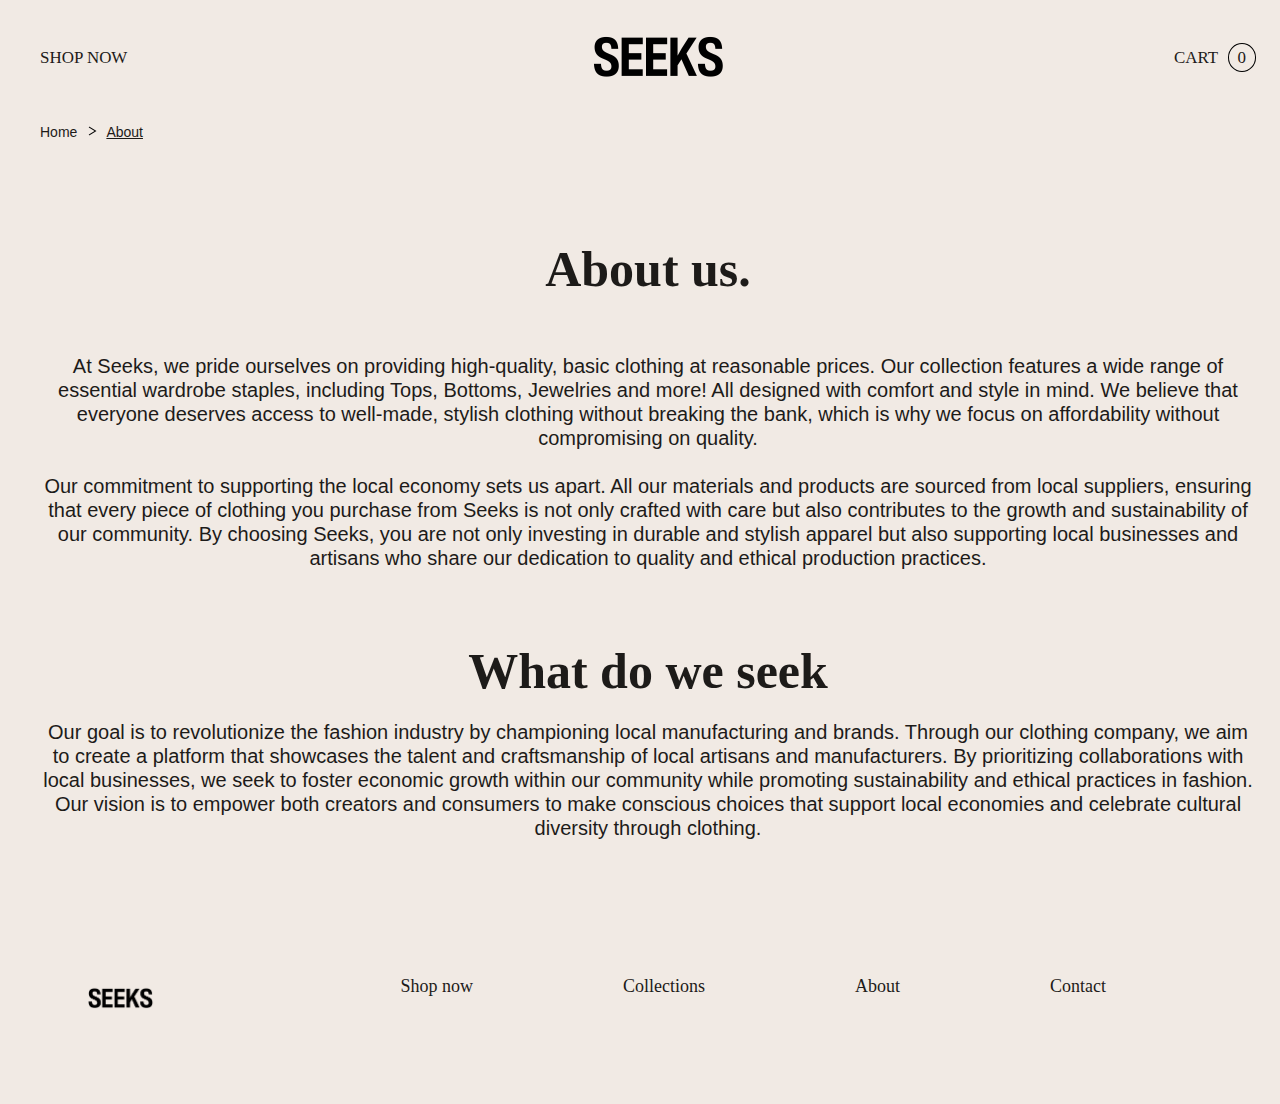
==== commit 7c4f71a1: "about.html" ====
--- a/about.html
+++ b/about.html
@@ -22,7 +22,7 @@
 <script src="js/search.js"></script>
 <script src="js/subscribe.js"></script>
 
-<link rel="icon" href= "../img/favi.png" type="icon"/>
+<link rel="icon" href= "./img/favi.png" type="icon"/>
 </head>
 
 <body>
@@ -33,7 +33,7 @@
                     <a class="header__links_style" href="catalog.html">SHOP NOW</a>
                 </div>
                 <div class="header__logo">
-                    <a href="index.html"><img src="../img/logo.png" alt="logo"></a>
+                    <a href="index.html"><img src="./img/logo.png" alt="logo"></a>
                 </div>
                 <div class="header__opportunities">
                     <form method="get" action="search.html" class="header__search">
@@ -61,7 +61,7 @@
             <div class="container__row">
                 <section class="pageCaption">
                     <a href="index.html">Home</a>
-                    <img src="../img/greater.png">
+                    <img src="./img/greater.png">
                     <span>About</span>
                 </section>
             </div>
@@ -100,7 +100,7 @@
 
             <footer class="footer container">
                 <div class="footer__inner container__row">
-                    <a href="index.html"><img src="../img/logo.png" alt="logo"></a>
+                    <a href="index.html"><img src="./img/logo.png" alt="logo"></a>
                     <div class="footer__list">  
                             <p class="footer__links"><a href="catalog.html">Shop now</a></div></p>
                             <p class="footer__links"><a href="catalog.html">Collections</a></p>
--- a/index.css
+++ b/index.css
@@ -0,0 +1,2095 @@
+
+@font-face {
+  font-family: "Selna";
+  src: url("../fonts/Selna/Selna Regular.ttf") format("truetype");
+}
+
+@font-face {
+  font-family: "Helvetica";
+  src: url("../fonts/Helvetica/helvetica_regular.otf") format("truetype");
+}
+
+
+.header__inner {
+  height: 100px;
+  display: -webkit-box;
+  display: -ms-flexbox;
+  display: flex;
+  -webkit-box-orient: horizontal;
+  -webkit-box-direction: normal;
+  -ms-flex-direction: row;
+  flex-direction: row;
+  -webkit-box-pack: justify;
+  -ms-flex-pack: justify;
+  justify-content: space-between;
+  -webkit-box-align: center;
+  -ms-flex-align: center;
+  align-items: center;
+}
+
+.header__links_style {
+  font-family: "Helvetica";
+  text-decoration: none;
+  font-weight: 400;
+  font-size: 16.96px;
+  line-height: 19.51px;
+  color: black;
+}
+
+.header__links_style:hover {
+  cursor: pointer;
+}
+
+.header__links .header__links_style:first-child {
+  padding-right: 15px;
+}
+
+.header__opportunities .header__links_style:first-child {
+  padding-right: 30px;
+}
+
+.header__opportunities .header__links_style:nth-child(2) {
+  padding-right: 5px;
+}
+
+.header__links_circle {
+  padding: 4px 9px;
+  border: 1px solid red;
+  border-radius: 50%;
+}
+
+.link {
+  font-size: 20px;
+  color: #1D1B19;
+  text-decoration: none;
+  padding: 3px;
+  border-bottom: 1px solid #1D1B19;
+}
+
+.link:hover {
+  cursor: pointer;
+  border-bottom: none;
+}
+
+body {
+  width: 100%;
+  height: 100%;
+  font-family: "Helvetica";
+  color: #1D1B19;
+  background-color: #F1EAE4;
+}
+
+html {
+  height: 100%;
+}
+
+main {
+  -webkit-box-flex: 1;
+  -ms-flex: 1 0 auto;
+  flex: 1 0 auto;
+}
+
+.container {
+  width: 100%;
+}
+
+.container__row {
+  width: 80%;
+  height: auto;
+  margin: auto;
+  min-height: 80px;
+}
+
+h1,
+h2,
+h3 {
+  font-family: "Selna";
+}
+
+h1,
+h2,
+h3,
+p {
+  margin: 0;
+}
+
+img {
+  max-width: 100%;
+  height: auto;
+}
+
+h1 {
+  font-size: 62px;
+}
+
+h2 {
+  font-size: 50px;
+}
+/* Breakpoints */
+/* Colors */
+/* Fonts */
+@font-face {
+  font-family: "Selna";
+  src: url("../fonts/Selna/Selna Regular.ttf") format("truetype");
+}
+
+@font-face {
+  font-family: "Helvetica";
+  src: url("../fonts/Helvetica/helvetica_regular.otf") format("truetype");
+}
+
+/* Breakpoints */
+/* Colors */
+/* Fonts */
+.header__inner {
+  height: 100px;
+  display: -webkit-box;
+  display: -ms-flexbox;
+  display: flex;
+  -webkit-box-orient: horizontal;
+  -webkit-box-direction: normal;
+  -ms-flex-direction: row;
+  flex-direction: row;
+  -webkit-box-pack: justify;
+  -ms-flex-pack: justify;
+  justify-content: space-between;
+  -webkit-box-align: center;
+  -ms-flex-align: center;
+  align-items: center;
+}
+
+.header__links_style {
+  font-family: "Helvetica";
+  text-decoration: none;
+  font-weight: 400;
+  font-size: 16.96px;
+  line-height: 19.51px;
+  color: black;
+}
+
+.header__links_style:hover {
+  cursor: pointer;
+}
+
+.header__links .header__links_style:first-child {
+  padding-right: 15px;
+}
+
+.header__opportunities .header__links_style:first-child {
+  padding-right: 30px;
+}
+
+.header__opportunities .header__links_style:nth-child(2) {
+  padding-right: 5px;
+}
+
+.header__links_circle {
+  padding: 4px 9px;
+  border: 1px solid red;
+  border-radius: 50%;
+}
+
+.link {
+  font-size: 20px;
+  color: #1D1B19;
+  text-decoration: none;
+  padding: 3px;
+  border-bottom: 1px solid #1D1B19;
+}
+
+.link:hover {
+  cursor: pointer;
+  border-bottom: none;
+}
+
+body {
+  width: 100%;
+  height: 100%;
+  font-family: "Helvetica";
+  color: #1D1B19;
+  background-color: #F1EAE4;
+}
+
+html {
+  height: 100%;
+}
+
+main {
+  -webkit-box-flex: 1;
+  -ms-flex: 1 0 auto;
+  flex: 1 0 auto;
+}
+
+.container {
+  width: 100%;
+}
+
+.container__row {
+  width: 95%;
+  margin: auto;
+  min-height: 80px;
+}
+
+h1,
+h2,
+h3 {
+  font-family: "Selna";
+}
+
+h1,
+h2,
+h3,
+p {
+  margin: 0;
+}
+
+img {
+  max-width: 100%;
+  height: auto;
+}
+.followUs__photoBlock img {
+    padding-left: 5px;
+    padding-right: 5px;
+    width: auto; 
+    height: 500px; 
+    border-radius: 10px; 
+}
+
+
+.followUs__photo img {
+    width: auto;
+    height: 500px; 
+    border-radius: 10px; 
+}
+
+h1 {
+  font-size: 62px;
+}
+
+h2 {
+  font-size: 50px;
+}
+.container__row_centered {
+    margin: 0 auto;
+    text-align: center;
+}
+
+.image {
+    max-width: 100%;
+}
+
+
+.subscribe {
+    margin-top: 203px;
+    text-align: center;
+}
+
+.star {
+    width: 48px;
+    height: 48px;
+
+    &_single {
+        display: block;
+        margin: 0 auto 39px auto;
+    }
+
+    &_double {
+        margin: auto;
+    }
+}
+
+ @media screen and (max-width:1400px) {
+    .star {
+        width: 38px;
+        height: 38px
+    }
+}
+
+.sectionSubtitle {
+    font-style: normal;
+    font-weight: 400;
+    line-height: 85px;
+    text-transform: uppercase;
+}
+
+.subscribe__form {
+    border-bottom: 1px solid textColor;
+    width: 55%;
+    margin: 149px auto 0 auto;
+    display: flex;
+    justify-content: space-between;
+
+
+    @media screen and (max-width: 1035px) {
+        width: 70%;
+    }
+
+    @media screen and (max-width: 800px) {
+        width: 85%;
+    }
+}
+
+.mixin formTextStyle {
+    font-family: generalFont;
+    font-style: normal;
+    font-weight: 400;
+    font-size: 22px;
+    line-height: 25px;
+    padding-bottom: 8px;
+    text-transform: uppercase;
+    background-color: transparent;
+    border: none;
+}
+
+.subscribe__formField {
+
+    width: 70%;
+
+    &:focus {
+        outline: none;
+
+        &::placeholder {
+            color: rgba(0, 0, 0, 0.1);
+        }
+    }
+
+    @media screen and (max-width: 1255px) {
+        width: 60%;
+    }
+
+    @media screen and (max-width: 500px) {
+        font-size: smaller;
+    }
+
+    @media screen and (max-width: 300px) {
+        font-size: 12px;
+    }
+}
+
+.subscribe__button {
+    display: inline-block;
+    font-weight: 400;
+    font-style: italic;
+    padding: 10px 20px;
+    background-color: #F1EAE4;
+    border-color: #ff9452;
+    color: #000000;
+    text-decoration: none;
+    border: none;
+    border-radius: 30px;
+    cursor: pointer;
+    font-family: Arial, sans-serif; 
+    font-size: 16px; 
+    transition: background-color 0.3s ease, color 0.3s ease; 
+ 
+   
+}
+
+ .subscribe__button:hover {
+        background-color: #cfb095;
+        color: #000000; 
+    }
+.arrow {
+    width: 27px;
+}
+
+.subscribe__message {
+    text-align: center;
+    margin-top: 20px;
+    margin-bottom: 149px;
+    font-size: large;
+}
+.header__search {
+  display: none;
+  position: absolute;
+  top: 13%;
+  right: 22%;
+}
+
+.header__searchInput {
+  width: 60px;
+  height: 30px;
+  padding: 0 35px 0 20px;
+  border-radius: 20px;
+  border: 1px solid rgb(204, 198, 198);
+  background-color: #f1eae4;
+  color: #1d1b19;
+}
+
+.header__searchInput:focus {
+  border-color: rgb(204, 198, 198);
+  outline: 0;
+  width: 200px;
+  transition: width 0.2s ease-in 0.2s;
+}
+
+.header__searchBtnWrap {
+  position: absolute;
+  right: 0;
+}
+
+.header__searchBtn {
+  cursor: pointer;
+  margin-top: 4px;
+  margin-right: 2px;
+  z-index: 3;
+  height: 26px;
+  width: 30px;
+  border: 0;
+  margin-bottom: 0;
+  color: #ccc;
+  background: transparent;
+}
+
+.header__searchBtn .bx {
+  font-size: 16px;
+}
+
+.show {
+  display: block;
+}
+
+.pageContent__search {
+  width: 100%;
+  margin-top: 48px;
+  margin-bottom: 0px;
+}
+
+#searchContainer {
+  width: 100%;
+  display: flex;
+  flex-direction: row;
+  flex-wrap: wrap;
+}
+
+#searchContainer .catalog__item {
+  width: 45%;
+  padding: 20px;
+}
+
+#SearchOnRequest {
+  margin-left: 10px;
+}
+
+.catalog__hide {
+  display: none;
+}
+
+@media screen and (min-width: 960px) and (max-width: 1026px) {
+  .header__search {
+    display: none;
+    position: absolute;
+    top: 15.5%;
+    right: 22%;
+  }
+
+  .show {
+    display: block;
+  }
+}
+
+@media screen and (max-width: tablet) {
+  .header__search {
+    display: none;
+    position: absolute;
+    top: 10%;
+    right: 8.5%;
+  }
+
+  .show {
+    display: block;
+  }
+}
+
+@media screen and (max-width: 564px) {
+  .header__searchInput {
+    width: 42px;
+  }
+  .header__searchInput:focus {
+    width: 70px;
+  }
+}
+.product {
+    margin-bottom: 100px;
+}
+
+.product__inner {
+    display: grid;
+    grid-template-columns: 1fr 1fr;
+    row-gap: 20px;
+    column-gap: 20px;
+}
+
+.product__img {
+    width: 100%;
+}
+
+.product__nameWrapper {
+    font-size: 30px;
+}
+
+.product__priceWrapper {
+    margin-top: 15px;
+    font-size: 22px;
+    font-weight: bold;
+}
+
+.product__span {
+    margin-right: 10px;
+    font-size: 18px;
+    font-weight: 600;
+}
+
+.product__size {
+    display: flex;
+    align-items: center;
+    margin-top: 40px;
+    font-size: 18px;
+}
+
+.product__oneSize {
+    font-size: 16px;
+}
+
+.product__buttons {
+    display: flex;
+    gap: 15px;
+    margin-top: 20px;
+}
+
+.product__button {
+    display: inline-block;
+    box-sizing: border-box;
+    font-size: 1.1rem;
+    line-height: 1.55;
+    letter-spacing: 0.5px;
+    text-decoration: none;
+    text-align: center;
+    padding: 1.1rem 3.4rem 1.1rem 3.4rem;
+    border: none;
+    background-color: mainBgColor;
+
+    &:hover {
+        cursor: pointer;
+        color: brown;
+        background-color: textColor;
+        transition: background-color 0.4s ease;
+    }
+}
+
+.product__descriptionWrapper {
+    margin-top: 50px;
+}
+
+.product__description {
+    margin-top: 10px;
+    font-weight: lighter;
+    line-height: 1.5;
+    font-size: 16px;
+}
+
+.product__select {
+    font-size: 15px;
+    outline: none;
+
+    &:hover {
+        cursor: pointer;
+    }
+}
+
+.product__selectWrapper {
+    display: flex;
+    align-items: center;
+    justify-content: space-between;
+    position: relative;
+    width: 65px;
+    border: 1px solid #050502;
+
+    &:hover {
+        cursor: pointer;
+    }
+}
+
+.product__selectWrapper_hidden {
+    display: none;
+}
+
+.product__selectWrapper select {
+    width: 60px;
+    height: 28px;
+    padding: 0 15px 0 7px;
+    background: transparent;
+    border: 0;
+    appearance: none;
+}
+
+.product__selectArrow {
+    width: 12px;
+    position: absolute;
+    right: 9px;
+    pointer-events: none;
+}
+
+@media screen and (max-width: 1100px) {
+    .product__buttons {
+        flex-direction: column;
+        align-self: flex-start;
+    }
+}
+
+@media screen and (max-width: tablet) {
+    .product__nameWrapper {
+        font-size: 25px;
+    }
+
+    .product__priceWrapper {
+        font-size: 20px;
+    }
+
+    .product__span {
+        font-size: 16px;
+    }
+
+    .product__description {
+        font-size: 15px;
+    }
+}
+
+@media screen and (max-width: mobile) {
+    .product__inner {
+        grid-template-columns: 1fr;
+    }
+
+    .product__buttons {
+        margin-top: 35px;
+    }
+}
+.ourFavorites__header {
+    display: flex;
+    justify-content: space-between;
+    align-items: center;
+    margin-top: 140px;
+    margin-bottom: 50px;
+}
+
+.ourFavorites__title {
+    font-weight: 400;
+}
+
+.ourFavorites__line1 {
+    display: flex;
+    justify-content: space-between;
+    margin-bottom: 20px;
+}
+
+.ourFavorites__line2 {
+    display: flex;
+    justify-content: center;
+}
+
+.ourFavorites__item {
+    width: 32%;
+}
+
+.ourFavorites__productLink {
+    color: textColor;
+    
+
+    :hover .ourFavorites__name {
+        text-decoration: underline;
+    }
+}
+.ourFavorites__img {
+    background: #000;
+    overflow: hidden;
+    height: 70vh; 
+    width: auto; 
+    max-width: 100%;
+}
+
+
+a .ourFavorites__imgWrapper {
+    background: #000;
+    overflow: hidden;
+}
+
+a .ourFavorites__imgWrapper img {
+    opacity: 1;
+    transition: opacity 124ms linear, transform 124ms linear;
+    width: 100%;
+    height: auto;
+    display: block;
+}
+
+a:hover .ourFavorites__imgWrapper img {
+    opacity: 0.50;
+    transform: scale(1.05);
+}
+
+.ourFavorites__name {
+    font-size: 22px;
+    color: #000;
+}
+
+.ourFavorites__price {
+    font-size: 20px;
+    color: #555555;
+}
+
+@media screen and (max-width:1400px) {
+    .ourFavorites__title {
+        font-size: 33px;
+    }
+}
+
+
+@media screen and (max-width:1200px) {
+
+    .ourFavorites__header {
+        margin-top: 80px;
+        margin-bottom: 40px;
+    }
+
+    .ourFavorites__link {
+        font-size: 15px;
+    }
+
+    .ourFavorites__name {
+        font-size: 17px;
+    }
+
+    .ourFavorites__price {
+        font-size: 15px;
+    }
+}
+
+@media screen and (max-width: tablet) {
+    .ourFavorites__title {
+        font-size: 30px;
+    }
+}
+
+@media screen and (max-width:mobile) {
+
+    .ourFavorites__header {
+        margin-top: 100px;
+        margin-bottom: 30px;
+    }
+
+    .ourFavorites__line1 {
+        display: flex;
+        flex-direction: column;
+        align-items: center;
+        gap: 35px;
+        margin-bottom: 35px;
+    }
+
+    .ourFavorites__item {
+        width: 85%;
+    }
+
+    .ourFavorites__title {
+        font-size: 25px;
+    }
+
+    .ourFavorites__link {
+        font-size: 12px;
+    }
+}
+
+@media screen and (max-width: 320px) {
+    .ourFavorites__title {
+        font-size: 20px;
+    }
+}
+
+.mainBanner {
+  width: 100%;
+  display: flex;
+  flex-direction: row;
+}
+
+.mainBanner__innerText {
+  width: 50%;
+  display: flex;
+  flex-direction: column;
+  justify-content: center;
+  align-items: center;
+}
+
+.mainBanner__innerText img {
+  width: 48px;
+  height: 48px;
+  margin-bottom: 26px;
+}
+
+.mainBanner__text {
+  font-family: headerFont;
+  font-size: 62.84px;
+  line-height: 79.81px;
+}
+
+.mainBanner__link {
+  font-size: 18px;
+  margin-top: 38px;
+}
+
+.mainBanner__photo {
+  width: 50%;
+}
+
+.mainBanner__photo img {
+  display: block;
+  width: 100%;
+  height: 100%;
+  object-fit: cover;
+}
+
+@media screen and (min-width: 640px) and (max-width: 1400px) {
+  .mainBanner__innerText img {
+    width: 40px;
+    height: 40px;
+  }
+
+  .mainBanner__text {
+    font-size: 35px;
+    line-height: 55px;
+  }
+
+  .mainBanner__link {
+    font-size: 16px;
+  }
+}
+
+@media screen and (max-width: mobile) {
+  .mainBanner {
+    flex-wrap: wrap;
+  }
+
+  .mainBanner__innerText {
+    width: 100%;
+    margin-top: 20px;
+  }
+
+  .mainBanner__photo {
+    width: 100%;
+  }
+
+  .mainBanner__text {
+    font-size: 40px;
+    line-height: 60px;
+  }
+
+  .mainBanner__link {
+    margin-bottom: 20px;
+  }
+}
+
+@media screen and (max-width: smallMobile) {
+  .mainBanner__innerText img {
+    width: 40px;
+    height: 40px;
+  }
+
+  .mainBanner__text {
+    font-size: 30px;
+    line-height: 50px;
+  }
+
+  .mainBanner__link {
+    font-size: 14px;
+  }
+}
+.link {
+    font-size: 20px;
+    color: textColor;
+    text-decoration: none;
+    padding: 3px;
+    border-bottom: 1px solid textColor;
+
+    &:hover {
+        cursor: pointer;
+        border-bottom: none;
+    }
+}
+.header__inner {
+    height: 100px;
+    display: flex;
+    flex-direction: row;
+    justify-content: space-between;
+    align-items: center;
+}
+
+.header__links_style {
+    font-family: generalFont;
+    text-decoration: none;
+    font-size: 16.96px;
+    line-height: 19.51px;
+    color: #1D1B19;
+
+    &:hover {
+        cursor: pointer;
+        text-decoration: underline;
+    }
+}
+
+.header__links .header__links_style:first-child {
+    padding-right: 15px;
+}
+
+.header__opportunities .header__links_style:first-child {
+    padding-right: 30px;
+}
+
+.header__opportunities .header__links_style:nth-child(2) {
+    padding-right: 5px;
+}
+
+.header__links_circle {
+    padding: 4px 9px;
+    border: 1px solid black;
+    border-radius: 50%;
+}
+
+.header__burgerMenu {
+    display: none;
+}
+
+@media screen and (max-width:tablet) {
+    .header__links {
+        display: none;
+    }
+
+    .header__opportunities_cart {
+        display: none;
+    }
+
+    .header__links_circle {
+        display: none;
+    }
+
+    .header__inner {
+        justify-content: flex-start;
+    }
+
+    .header__opportunities {
+        order: 2;
+    }
+
+    .header__opportunities .header__links_style:first-child {
+        padding-right: 0;
+    }
+
+    .header__logo {
+        order: 1;
+        width: 100%;
+        display: flex;
+        justify-content: center;
+    }
+
+    .header__burgerMenu {
+        display: block;
+        order: 0;
+    }
+
+    .header__sidenav {
+        height: 100%;
+        width: 0;
+        position: fixed;
+        z-index: 1;
+        top: 0;
+        left: 0;
+        background-color: #9DB7CF;
+        overflow-x: hidden;
+        padding-top: 60px;
+        transition: 0.5s;
+    }
+
+    .header__link {
+        padding: 20px 20px 40px 20px;
+        margin-top: 20px;
+        font-size: 24px;
+        text-decoration: none;
+        color: white;
+        display: block;
+        transition: 0.3s;
+
+        &:hover {
+            cursor: pointer;
+            text-decoration: underline;
+        }
+    }
+
+    .header__closeBtn {
+        text-decoration: none;
+        color: white;
+        position: absolute;
+        top: 0;
+        right: 25px;
+        font-size: 40px;
+        margin-left: 50px;
+    }
+
+    #header__openBtn {
+        font-size: 30px;
+    }
+
+    .open {
+        width: 250px;
+    }
+}
+
+@media screen and (max-width:mobile) {
+    .header__logo img {
+        width: 100px;
+    }
+
+    .header__link {
+        font-size: 20px;
+        margin-top: 0;
+    }
+
+@media screen and (max-width:400px) {
+    .open {
+        width: 50%;
+    }
+}
+
+    .header__link {
+        display: flex;
+        justify-content: center;
+    }
+
+    .header__sidenav .header__link:nth-child(2) {
+        margin-top: 40px;
+    }
+
+    .header__opportunities_search {
+        font-size: 14px;
+    }
+}
+
+.footer {
+    background-color: #F1EAE4;
+    flex: 0 0 auto;
+    height: 100%;
+}
+
+.footer__inner {
+    display: flex;
+    flex-direction: row;
+    padding-top: 77px;
+}
+
+.footer__inner img {
+    width: 200px;
+    height: auto;
+    margin-left: 44px;
+}
+
+.footer__links a {
+    text-decoration: none;
+    font-family: generalFont;
+    text-align: right;
+    font-size: 18px;
+    line-height: 20.7px;
+    color: #1D1B19;
+    margin-right: 150px;
+    &:hover {
+        cursor: pointer;
+        text-decoration: underline;
+    }
+}
+
+.footer__list {
+    width: 90%;
+    text-align: right;
+    display: inline; /* Display the list items inline */
+
+}
+
+.footer__list ul {
+    list-style-type: none;
+    height: 150px;
+    display: flex;
+    flex-direction: column;
+    flex-wrap: wrap;
+}
+
+.footer__list ul li {
+    padding-bottom: 14px;
+}
+
+.footer__text {
+    font-family: headerFont;
+    margin-left: 70px;
+    font-size: 16.58px;
+    line-height: 28.19px;
+}
+
+@media screen and (min-width:960px) and (max-width:1400px) {
+    .footer__inner img {
+        width: 120px;
+        padding-top: 10px;
+    }
+
+    .footer__list {
+        margin-left: 20px;
+    }
+
+    .footer__list ul li {
+        padding: 5px;
+    }
+
+    .footer__inner {
+        padding-top: 50px;
+    }
+
+    .footer__text {
+        margin-top: 20px;
+        margin-left: 50px;
+    }
+}
+
+@media screen and (min-width:640px) and (max-width:tablet) {
+    .footer__inner img {
+        width: 120px;
+        padding-top: 10px;
+    }
+
+    .footer__list {
+        margin-left: 30px;
+    }
+
+    .footer__links a {
+        font-size: 16px;
+        line-height: 20px;
+    }
+
+    .footer__list ul li {
+        padding: 6px;
+    }
+
+    .footer__inner {
+        padding-top: 50px;
+    }
+
+    .footer__text {
+        margin-top: 20px;
+        margin-left: 50px;
+    }
+}
+
+
+@media screen and (min-width:401px) and (max-width:mobile) {
+    .footer__inner {
+        padding-top: 20px;
+        flex-wrap: wrap;
+    }
+
+    .footer__inner img {
+        width: 100px;
+        margin-left: 20px;
+    }
+
+    .footer__list ul {
+        flex-wrap: wrap;
+        padding: 0px;
+    }
+
+    .footer__list {
+        width: 100%;
+        margin-left: 20px;
+    }
+
+    .footer__text {
+        margin-left: 20px;
+    }
+}
+
+@media screen and (max-width:400px) {
+    .footer__inner {
+        padding-top: 20px;
+        flex-wrap: wrap;
+    }
+
+    .footer__inner img {
+        width: 100px;
+        margin-left: 20px;
+    }
+
+    .footer__list ul {
+        flex-wrap: nowrap;
+        padding: 0px;
+        height: 100%;
+    }
+
+    .footer__list {
+        width: 100%;
+        margin-left: 20px;
+    }
+
+    .footer__text {
+        margin-left: 20px;
+    }
+
+    .footer__links a {
+        font-size: 15px;
+        line-height: 16px;
+    }
+
+    .footer__text {
+        font-size: 12px;
+        line-height: 14px;
+    }
+}
+@import 'vars';
+
+@font-face {
+    font-family: headerFont;
+    src: url("../fonts/Selna/Selna\ Regular.ttf") format("truetype");
+}
+
+@font-face {
+    font-family: generalFont;
+    src: url("../fonts/Helvetica/helvetica_regular.otf") format("truetype");
+}
+.categories__inner {
+    display: flex;
+    justify-content: space-between;
+    gap: 5em;
+    margin-top: 140px;
+}
+
+.categories__nav {
+    display: flex;
+    flex-direction: column;
+    justify-content: center;
+    margin: 150px 0 150px 0;
+}
+
+.categories__link {
+    text-align: center;
+    font-family: headerFont;
+    font-size: 3.5vw;
+    color: textColor;
+    text-decoration: none;
+
+
+    :hover {
+        cursor: pointer;
+    }
+}
+
+.categories__text {
+    position: relative;
+}
+
+.categories__text:hover::after {
+    content: "";
+    height: 2px;
+    width: 100%;
+    background: textColor;
+    position: absolute;
+    left: 0;
+    bottom: 0;
+}
+
+.categories__photo {
+    width: 30vw;
+}
+
+.categories__photo_bootom {
+    display: flex;
+    align-items: flex-end;
+}
+
+@media screen and (max-width:tablet) {
+    .categories__link {
+        font-size: 4vw;
+    }
+
+}
+
+@media screen and (max-width:mobile) {
+
+    .categories__inner {
+        flex-direction: column;
+        justify-content: center;
+        align-items: center;
+    }
+
+    .categories__nav {
+        margin: 0;
+    }
+
+    .categories__imgWrapper {
+        display: flex;
+        justify-content: center;
+    }
+
+    .categories__photo_bootom {
+        display: flex;
+        justify-content: center;
+    }
+
+    .categories__photo {
+        width: 85vw;
+    }
+
+    .categories__link {
+        font-size: 9vw;
+    }
+}
+.categories__inner {
+    display: flex;
+    justify-content: space-between;
+    gap: 5em;
+    margin-top: 140px;
+}
+
+.categories__nav {
+    display: flex;
+    flex-direction: column;
+    justify-content: center;
+    margin: 150px 0 150px 0;
+}
+
+.categories__link {
+    text-align: center;
+    font-family: headerFont;
+    font-size: 3.5vw;
+    color: textColor;
+    text-decoration: none;
+
+
+    :hover {
+        cursor: pointer;
+    }
+}
+
+.categories__text {
+    position: relative;
+}
+
+.categories__text:hover::after {
+    content: "";
+    height: 2px;
+    width: 100%;
+    background: textColor;
+    position: absolute;
+    left: 0;
+    bottom: 0;
+}
+
+.categories__photo {
+    width: 30vw;
+}
+
+.categories__photo_bootom {
+    display: flex;
+    align-items: flex-end;
+}
+
+@media screen and (max-width:tablet) {
+    .categories__link {
+        font-size: 4vw;
+    }
+
+}
+
+@media screen and (max-width:mobile) {
+
+    .categories__inner {
+        flex-direction: column;
+        justify-content: center;
+        align-items: center;
+    }
+
+    .categories__nav {
+        margin: 0;
+    }
+
+    .categories__imgWrapper {
+        display: flex;
+        justify-content: center;
+    }
+
+    .categories__photo_bootom {
+        display: flex;
+        justify-content: center;
+    }
+
+    .categories__photo {
+        width: 85vw;
+    }
+
+    .categories__link {
+        font-size: 9vw;
+    }
+}
+.hidden {
+    display: none;
+}
+
+.catalog {
+    margin-bottom: 70px;
+}
+
+.catalog__inner {
+    padding: 15px;
+}
+
+.catalogHeader {
+    margin-bottom: 40px;
+}
+
+.catalogHeader__title {
+    margin-bottom: 30px;
+}
+
+.catalogHeader__nav {
+    padding-bottom: 40px;
+    border-bottom: 1px solid grey;
+}
+
+.catalogHeader__link {
+    padding: 3px;
+    margin-right: 15px;
+    font-size: 20px;
+    color: grey;
+    text-decoration: none;
+
+    &:hover {
+        cursor: pointer;
+        transition: color 0.4s ease;
+        color: textColor;
+    }
+}
+
+.catalogHeader__link_active {
+    color: textColor;
+}
+
+.catalog__item:hover .catalog__basketWrapper {
+    display: block;
+}
+
+.catalog__item:hover .catalog__description {
+    margin-bottom: 0;
+}
+
+.catalog__items {
+    display: grid;
+    grid-template-columns: repeat(3, minmax(0, 1fr));
+    grid-row-gap: 2.5rem;
+    column-gap: 1rem;
+}
+
+.catalog__imgLink .catalog__imgWrapper {
+    background: textColor;
+    overflow: hidden;
+}
+
+.catalog__imgLink .catalog__imgWrapper img {
+    opacity: 1;
+    transition: opacity 124ms linear, transform 124ms linear;
+    width: 100%;
+    display: block;
+}
+
+.catalog__imgLink:hover .catalog__imgWrapper img {
+    opacity: 0.5;
+    transform: scale(1.05);
+}
+
+.catalog__imgWrapper:hover::after {
+    position: absolute;
+    content: 'See more';
+    color: Black;
+    top: 50%;
+    left: 50%;
+    border: 1px solid bgColor;
+    transform: translate(-50%, -50%);
+    padding: 20px 30px 20px 30px;
+    font-size: 1.5rem;
+    text-align: center;
+    transition: background-color 0.4s ease;
+}
+
+.catalog__imgWrapper {
+    position: relative;
+    height: 0;
+    padding-bottom: 100%;
+}
+
+.catalog__img {
+    position: absolute;
+    height: 70vh; /* Height as a percentage of viewport height */
+    width:  70vh; 
+    max-width: 100%;
+    object-fit: cover;
+    object-position: center center;
+}
+
+.catalog__footer {
+    display: flex;
+    flex-direction: column;
+    margin: 10px 10px 0 10px;
+    gap: 14px;
+}
+
+.catalog__link {
+    color: textColor;
+    text-decoration: none;
+
+    :hover {
+        text-decoration: underline;
+    }
+}
+
+.catalog__description {
+    margin-bottom: 35px;
+}
+
+.catalog__name {
+    font-size: 20px;
+    color: #000000;
+}
+
+.catalog__price {
+    font-size: 18px;
+    color: #555555;
+    margin-top: 5px;
+}
+
+
+.catalog__basket {
+    display: flex;
+    align-items: center;
+    gap: 7px;
+}
+
+.catalog__icon {
+    width: 19px;
+}
+
+.catalog__basket:hover {
+    cursor: pointer;
+}
+
+.catalog__basketLink {
+    font-size: 16px;
+    color: textColor;
+    text-decoration: none;
+}
+
+.pagination__inner {
+    display: flex;
+    justify-content: center;
+    align-items: center;
+    margin-bottom: 90px;
+    gap: 10px;
+    list-style: none;
+    margin-right: 40px;
+}
+
+.pagination__inner_hidden {
+    display: none;
+}
+
+.pagination__link {
+    display: flex;
+    align-items: center;
+    justify-content: center;
+    width: 40px;
+    height: 40px;
+    border: 1px solid #cacaca;
+    font-size: 20px;
+    color: textColor;
+
+    &:hover {
+        transition: background-color 0.3s ease;
+        background-color: #e2e2e2;
+        cursor: pointer;
+    }
+}
+
+.pagination__link_active {
+    border: 1px solid #969696;
+}
+
+.pagination__link__disabled {
+    pointer-events: none;
+}
+
+.pagination__arrow {
+    margin-top: 5px;
+    width: 1rem;
+
+    &:hover {
+        text-decoration: underline;
+        cursor: pointer;
+    }
+
+}
+
+@media screen and (max-width:1200px) {
+
+    .catalog__name {
+        font-size: 16px;
+    }
+
+    .catalog__price {
+        font-size: 14px;
+        color: #555555;
+        margin-top: 5px;
+    }
+
+    .catalog__basketLink {
+        font-size: 12px;
+    }
+
+    .catalog__items {
+        row-gap: 2rem;
+    }
+
+    .catalog__icon {
+        width: 17px;
+    }
+}
+
+@media screen and (max-width: tablet) {
+
+    .catalog__item:hover .catalog__basketWrapper {
+        display: none;
+    }
+}
+
+@media screen and (max-width: mobile) {
+
+    .mobile__hidden {
+        display: none;
+    }
+
+    .catalog__items {
+        grid-template-columns: repeat(2, minmax(0, 1fr));
+    }
+
+    .catalog__item:hover .catalog__basketWrapper {
+        display: none;
+    }
+
+    .catalogHeader__nav {
+        display: flex;
+        flex-wrap: wrap;
+        gap: 5px;
+    }
+
+    .catalogHeader__link {
+        color: #5a5a5a;
+        border: 1px solid #f0dcc7;
+        border-width: 1px;
+        padding-left: 1.25rem;
+        padding-right: 1.25rem;
+        padding-top: 0.75rem;
+        padding-bottom: 0.75rem;
+        font-size: 0.875rem;
+        opacity: 1;
+        margin-bottom: 8px;
+        background-color: #b5c5d3;
+    }
+
+    .catalogHeader__link_active {
+        background-color: #eedac7;
+    }
+}
+.pageCaption {
+    font-size: 14px;
+    margin: 16px 0 56px;
+}
+
+.pageCaption a {
+    text-decoration: none;
+    color: #1D1B19;
+
+    &:hover {
+        cursor: pointer;
+        text-decoration: underline;
+    }
+}
+
+.pageCaption img {
+    width: 12px;
+    height: 12px;
+    margin-left: 5px;
+    margin-right: 5px;
+}
+
+.pageCaption span {
+    text-decoration: underline;
+}
+.cartPageHeader {
+  display: flex;
+  flex-direction: column;
+}
+
+.cartPageHeader p {
+  font-family: headerFont;
+  font-size: 50px;
+  margin: 0 67px 0 0;
+}
+
+.cartPageHeader a {
+  font-size: 16px;
+  border-bottom: none;
+  text-decoration: underline;
+}
+
+.pageContentCart {
+  width: 100%;
+  display: flex;
+  align-items: center;
+  justify-content: center;
+  height: 250px;
+  margin-top: 47px;
+  margin-bottom: 48px;
+}
+
+.basketContentHide {
+  display: none;
+}
+
+.cartSummary {
+  width: 100%;
+  display: flex;
+  flex-direction: column;
+}
+
+.cartSummary__inner {
+  width: 50%;
+  align-self: flex-end;
+  font-size: 16px;
+  margin-top: 20px;
+  margin-right: 50px;
+}
+
+.cartSummary__culc div {
+  padding-top: 18px;
+  padding-bottom: 18px;
+}
+
+.cartSummary__flex {
+  display: flex;
+  flex-direction: row;
+  justify-content: space-between;
+}
+
+.cartSummary__delivery p {
+  text-align: left;
+  margin-left: 20px;
+}
+
+.cart-total {
+  display: flex;
+  justify-content: flex-end;
+  font-size: 20px;
+  margin-top: 50px;
+}
+
+.cartSummary__total p {
+  margin-left: 20px;
+}
+
+.cartSummary__btn {
+  display: flex;
+  justify-content: flex-end;
+  margin-bottom: 30px;
+  margin-top: 20px;
+}
+
+.cartSummary__btn button {
+  font-size: 16px;
+  font-family: generalFont;
+  width: 60%;
+  height: 50px;
+  padding: 16px;
+  background-color: #1d1b19;
+  color: white;
+  border: none;
+
+  &:hover {
+    cursor: pointer;
+    opacity: 0.4;
+  }
+}
+
+.cartSummary__check > label > input {
+  display: none;
+}
+
+.newCheckbox {
+  display: table;
+  position: relative;
+  width: 25px;
+  height: 25px;
+  border: 1px solid #313131;
+  margin-right: 36px;
+
+  &:hover {
+    cursor: pointer;
+  }
+}
+
+.newCheckbox::before {
+  content: "";
+  position: absolute;
+  top: 20%;
+  left: 20%;
+  width: 15px;
+  height: 15px;
+  background: #313131;
+  -webkit-transition: 300ms;
+  transition: 300ms;
+  opacity: 0;
+  visibility: hidden;
+}
+
+.newCheckboxBefore::before {
+  background-color: #f1eae4;
+}
+
+.cartSummary__check > label > input:checked + .newCheckbox::before {
+  opacity: 1;
+  visibility: visible;
+}
+
+#basketContainer {
+  display: flex;
+  flex-direction: column;
+  margin-top: 20px;
+}
+
+.productContainer {
+  width: 100%;
+  display: flex;
+  flex-direction: row;
+}
+
+.productImg {
+  width: 20%;
+}
+
+.productAbout {
+  width: 80%;
+  display: flex;
+  flex-direction: column;
+  justify-content: space-between;
+  padding-left: 24px;
+}
+
+.productName {
+  display: flex;
+  flex-direction: row;
+  align-items: center;
+  justify-content: space-between;
+}
+
+.productName p {
+  font-size: 20px;
+}
+
+.productDelete {
+  font-size: 14px;
+
+  &:hover {
+    cursor: pointer;
+  }
+}
+
+.productSize {
+  font-size: 18px;
+}
+
+.productCount {
+  display: flex;
+  flex-direction: row;
+  justify-content: space-between;
+  align-items: center;
+  margin-bottom: 10px;
+}
+
+.productCountBt {
+  display: flex;
+  flex-direction: row;
+  align-items: center;
+  font-size: 22px;
+}
+
+.countBt {
+  font-size: 20px;
+  border: none;
+  padding: 10px;
+}
+
+.fontResultMul {
+  font-size: 20px;
+}
+
+.hiddenContent {
+  display: none;
+}
+
+@media screen and (max-width: 600px) {
+  .cartSummary {
+    width: 100%;
+  }
+
+  .cartSummary__inner {
+    width: 100%;
+    margin-right: 0;
+  }
+}
+
+@media screen and (max-width: 350px) {
+  .cartPageHeader p {
+    margin: 0 20px 0 0;
+  }
+
+  .cartPageHeader a {
+    border-bottom: none;
+    text-decoration: underline;
+  }
+}
+
+.aboutUs__inner {
+    display: flex;
+    justify-content: space-between;
+    margin-top: 200px;
+}
+
+.aboutUs__text {
+    margin-right: 60px;
+}
+
+.aboutUs__title {
+    font-weight: 400;
+}
+
+.aboutUs__text {
+    display: flex;
+    flex-direction: column;
+    justify-content: center;
+    width: 65%;
+    line-height: 1.5;
+}
+
+.aboutUs__description {
+    margin-top: 60px;
+    font-size: 27px;
+    font-weight: lighter;
+}
+
+.aboutUs__link {
+    display: flex;
+    align-self: flex-start;
+    margin-top: 45px;
+    text-decoration-line: underline;
+    font-style: italic;
+    padding: 10px 20px;
+    background-color: #F1EAE4;
+    border-color: #ff9452;
+    color: #000000;
+    text-decoration: none;
+    border: none;
+    border-radius: 30px;
+    cursor: pointer;
+    font-family: Arial, sans-serif; /* Change the font family */
+    font-size: 16px; /* Change the font size */
+    transition: background-color 0.3s ease, color 0.3s ease; /* Add transition for color change */
+}
+
+.aboutUs__link:hover {
+    border-radius: 30px;
+    background-color: #e3b893;
+    color: #000000; /* Change text color on hover */
+    transition: background-color 0.3s ease, color 0.3s ease; 
+}
+
+
+@media screen and (max-width:1400px) {
+    .aboutUs__title {
+        font-size: 33px;
+    }
+
+    .aboutUs__description {
+        margin-top: 22px;
+        font-size: 24px;
+    }
+}
+
+@media screen and (max-width:1200px) {
+
+    .aboutUs__inner {
+        margin-top: 120px;
+    }
+
+    .aboutUs__text {
+        margin-right: 40px;
+    }
+
+    .aboutUs__description {
+        margin-top: 30px;
+        font-size: 17px;
+    }
+
+    .aboutUs__link {
+        margin-top: 30px;
+        font-size: 15px;
+    }
+}
+
+@media screen and (max-width: tablet) {
+    .aboutUs__title {
+        font-size: 30px;
+    }
+}
+
+
+@media screen and (max-width:mobile) {
+    .aboutUs__inner {
+        display: flex;
+        flex-direction: column;
+        align-items: center;
+    }
+
+    .aboutUs__title {
+        font-size: 25px;
+    }
+
+    .aboutUs__text {
+        width: 75%;
+    }
+
+    .aboutUs__link {
+        margin-bottom: 40px;
+        font-size: 12px;
+    }
+
+    .aboutUs__imgWrapper {
+        width: 90%;
+    }
+}
+.aboutPage__inner {
+    margin-bottom: 50px;
+}
+
+.aboutPage__title {
+    margin-bottom: 20px;
+}
+
+.aboutPage__content {
+    font-size: 20px;
+    font-weight: 300;
+    line-height: 1.2;
+}--- a/about.css
+++ b/about.css
@@ -0,0 +1,10 @@
+ main {
+            background-size: cover;
+            background-position: center;
+            min-height: 100vh; 
+        }
+
+ .social_medias img {
+        width: 50px;
+        height: auto; 
+    }
